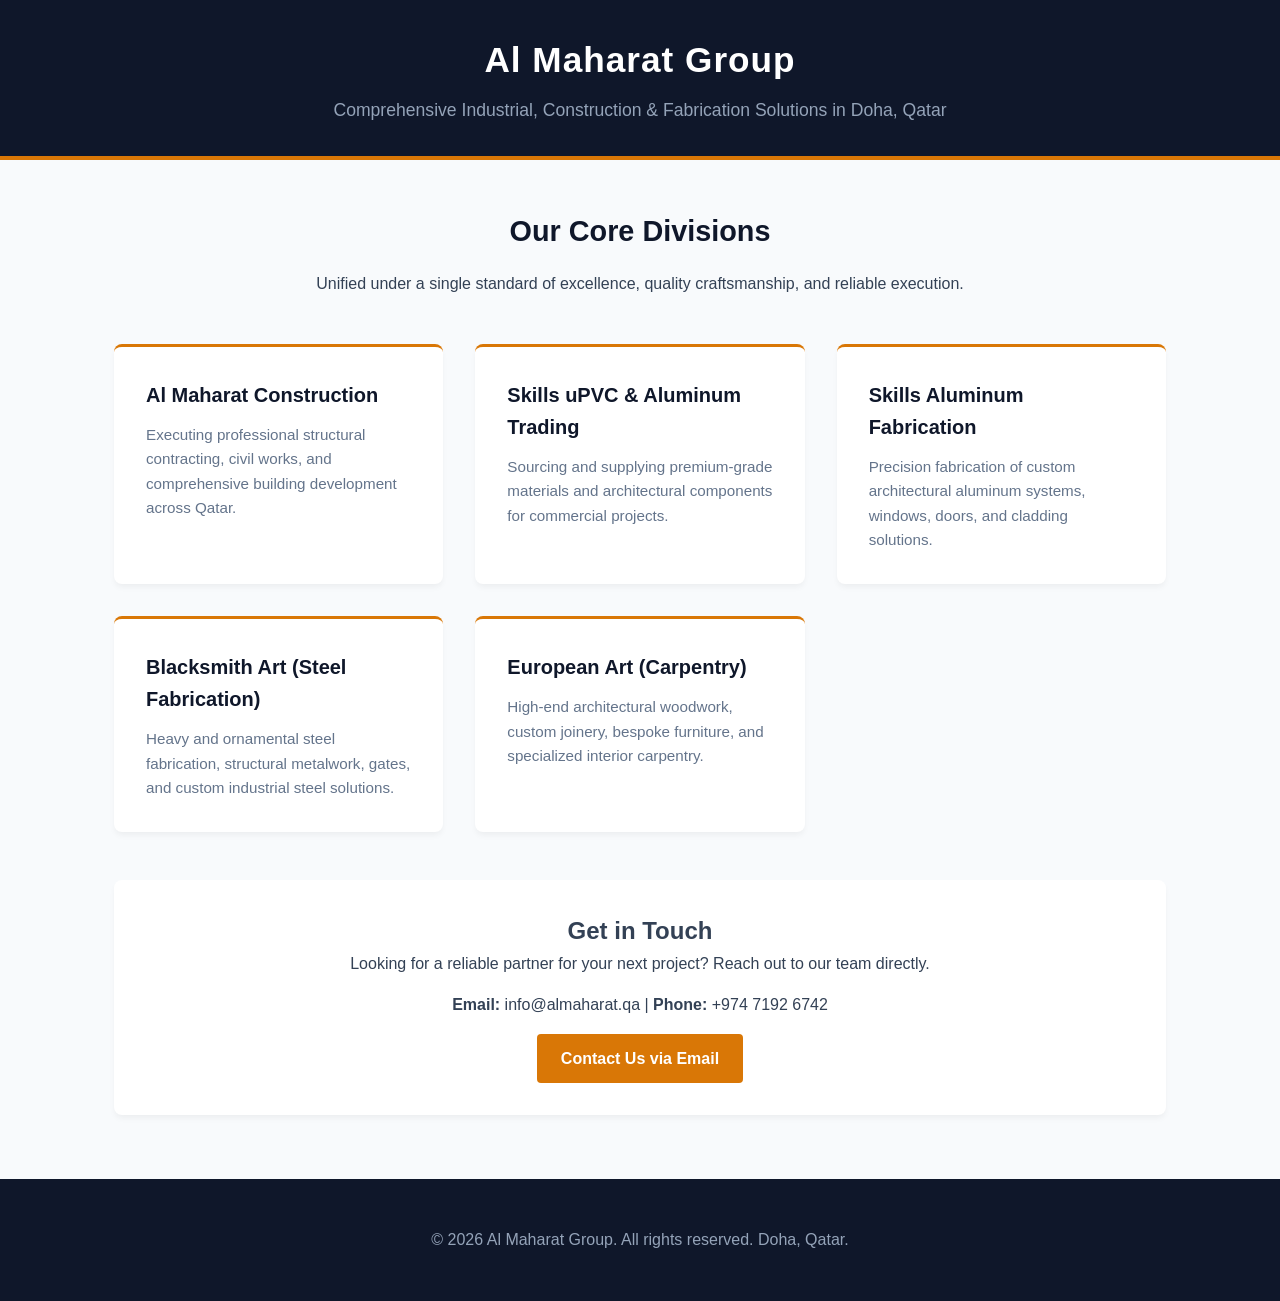
==== index.html @ 55eccc06 "Create index.html for Al Maharat Group website This HTML file serves as the main structure for the A" ====
<!DOCTYPE html>
<html lang="en">
<head>
    <meta charset="UTF-8">
    <meta name="viewport" content="width=device-width, initial-scale=1.0">
    <title>Al Maharat Group | Engineering & Industrial Solutions in Qatar</title>
    <style>
        :root {
            --primary: #0f172a;
            --accent: #d97706;
            --light: #f8fafc;
            --text: #334155;
        }
        * { margin: 0; padding: 0; box-sizing: border-box; font-family: -apple-system, BlinkMacSystemFont, "Segoe UI", Roboto, sans-serif; }
        body { background-color: var(--light); color: var(--text); line-height: 1.6; }
        header { background: var(--primary); color: white; padding: 2rem 1rem; text-align: center; border-bottom: 4px solid var(--accent); }
        header h1 { font-size: 2.2rem; margin-bottom: 0.5rem; letter-spacing: 1px; }
        header p { color: #94a3b8; font-size: 1.1rem; }
        .container { max-width: 1100px; margin: 3rem auto; padding: 0 1.5rem; }
        .intro { text-align: center; margin-bottom: 3rem; }
        .intro h2 { color: var(--primary); font-size: 1.8rem; margin-bottom: 1rem; }
        .grid { display: grid; grid-template-columns: repeat(auto-fit, minmax(300px, 1fr)); gap: 2rem; }
        .card { background: white; padding: 2rem; border-radius: 8px; box-shadow: 0 4px 6px -1px rgba(0,0,0,0.05); border-top: 3px solid var(--accent); }
        .card h3 { color: var(--primary); margin-bottom: 0.75rem; font-size: 1.25rem; }
        .card p { font-size: 0.95rem; color: #64748b; }
        footer { background: var(--primary); color: #94a3b8; text-align: center; padding: 3rem 1rem; margin-top: 4rem; }
        footer a { color: var(--accent); text-decoration: none; }
        .contact-box { background: white; padding: 2rem; border-radius: 8px; text-align: center; margin-top: 3rem; box-shadow: 0 4px 6px -1px rgba(0,0,0,0.05); }
        .contact-box a.btn { display: inline-block; background: var(--accent); color: white; padding: 0.75rem 1.5rem; border-radius: 4px; margin-top: 1rem; text-decoration: none; font-weight: bold; }
    </style>
</head>
<body>

    <header>
        <h1>Al Maharat Group</h1>
        <p>Comprehensive Industrial, Construction & Fabrication Solutions in Doha, Qatar</p>
    </header>

    <div class="container">
        <div class="intro">
            <h2>Our Core Divisions</h2>
            <p>Unified under a single standard of excellence, quality craftsmanship, and reliable execution.</p>
        </div>

        <div class="grid">
            <div class="card">
                <h3>Al Maharat Construction</h3>
                <p>Executing professional structural contracting, civil works, and comprehensive building development across Qatar.</p>
            </div>
            <div class="card">
                <h3>Skills uPVC & Aluminum Trading</h3>
                <p>Sourcing and supplying premium-grade materials and architectural components for commercial projects.</p>
            </div>
            <div class="card">
                <h3>Skills Aluminum Fabrication</h3>
                <p>Precision fabrication of custom architectural aluminum systems, windows, doors, and cladding solutions.</p>
            </div>
            <div class="card">
                <h3>Blacksmith Art (Steel Fabrication)</h3>
                <p>Heavy and ornamental steel fabrication, structural metalwork, gates, and custom industrial steel solutions.</p>
            </div>
            <div class="card">
                <h3>European Art (Carpentry)</h3>
                <p>High-end architectural woodwork, custom joinery, bespoke furniture, and specialized interior carpentry.</p>
            </div>
        </div>

        <div class="contact-box">
            <h2>Get in Touch</h2>
            <p>Looking for a reliable partner for your next project? Reach out to our team directly.</p>
            <p style="margin-top: 1rem;"><strong>Email:</strong> info@almaharat.qa | <strong>Phone:</strong> +974 7192 6742</p>
            <a href="mailto:info@almaharat.qa" class="btn">Contact Us via Email</a>
        </div>
    </div>

    <footer>
        <p>&copy; 2026 Al Maharat Group. All rights reserved. Doha, Qatar.</p>
    </footer>

</body>
</html>
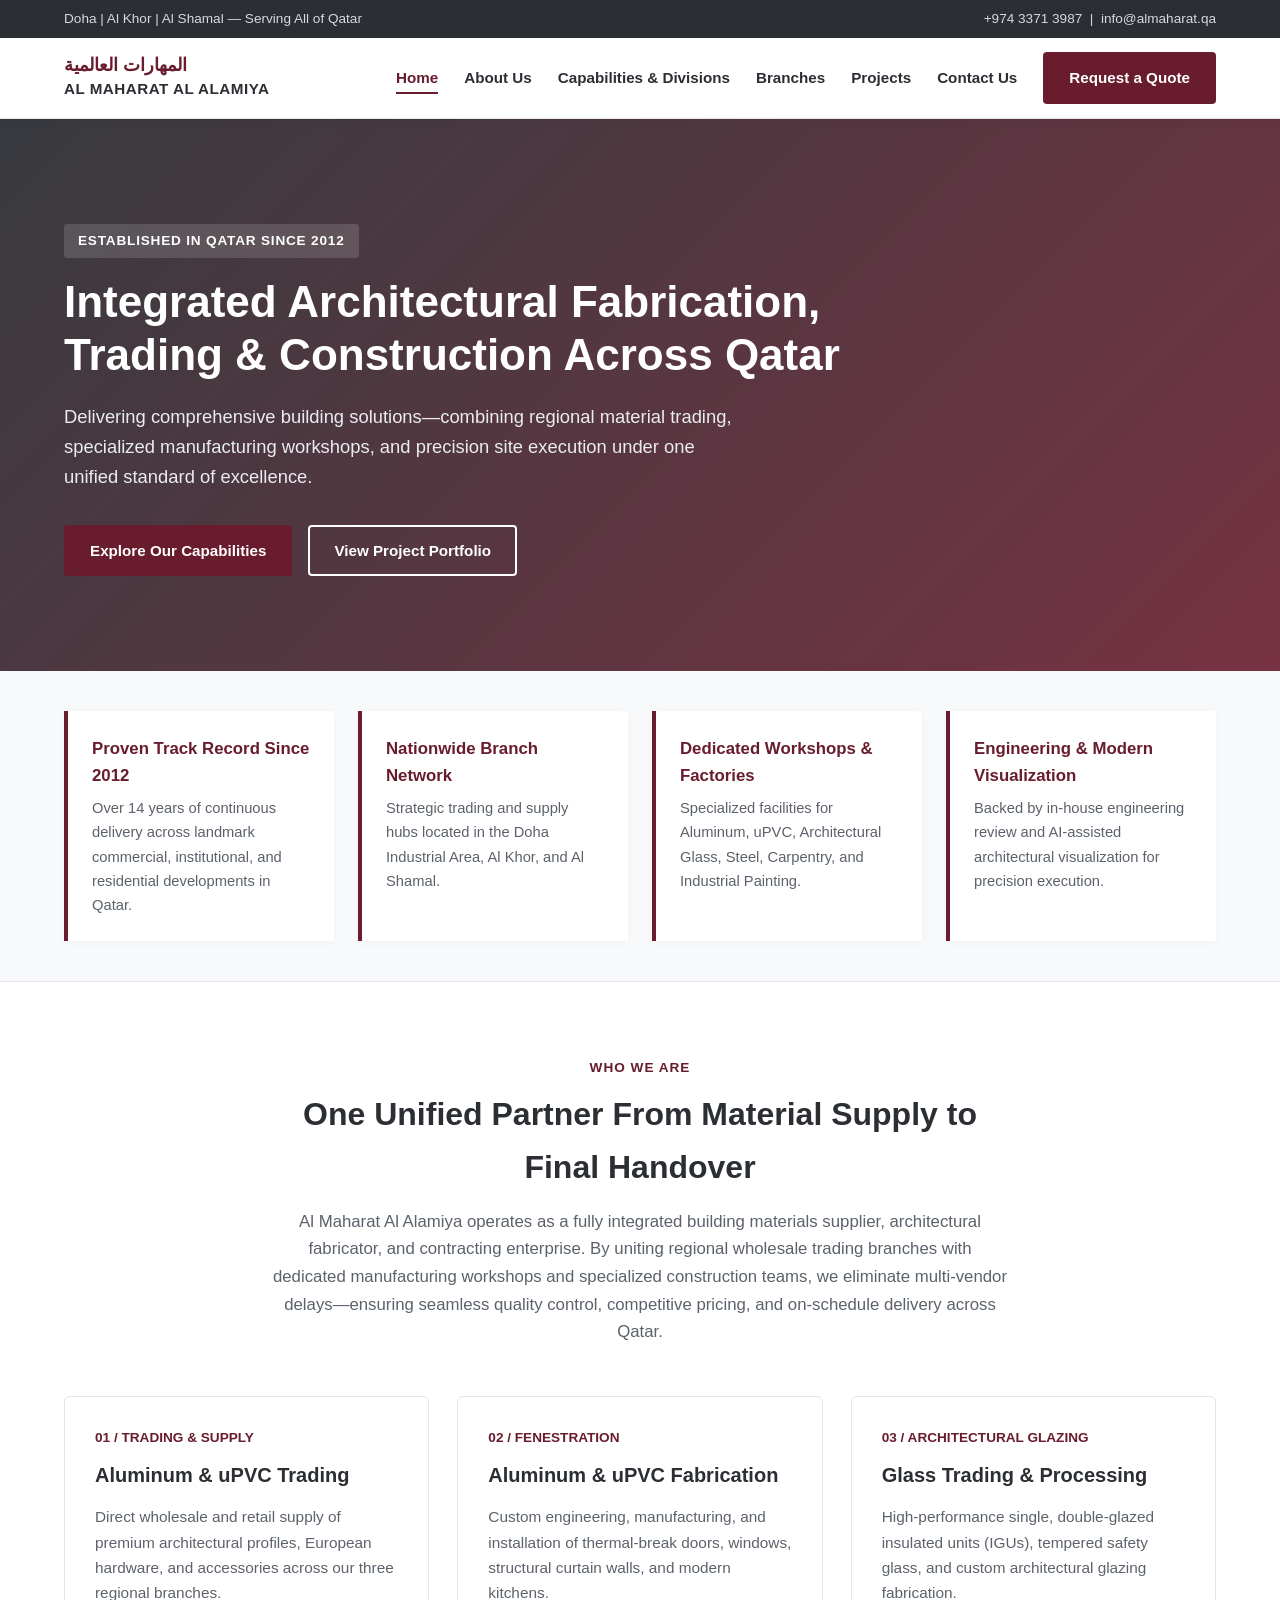
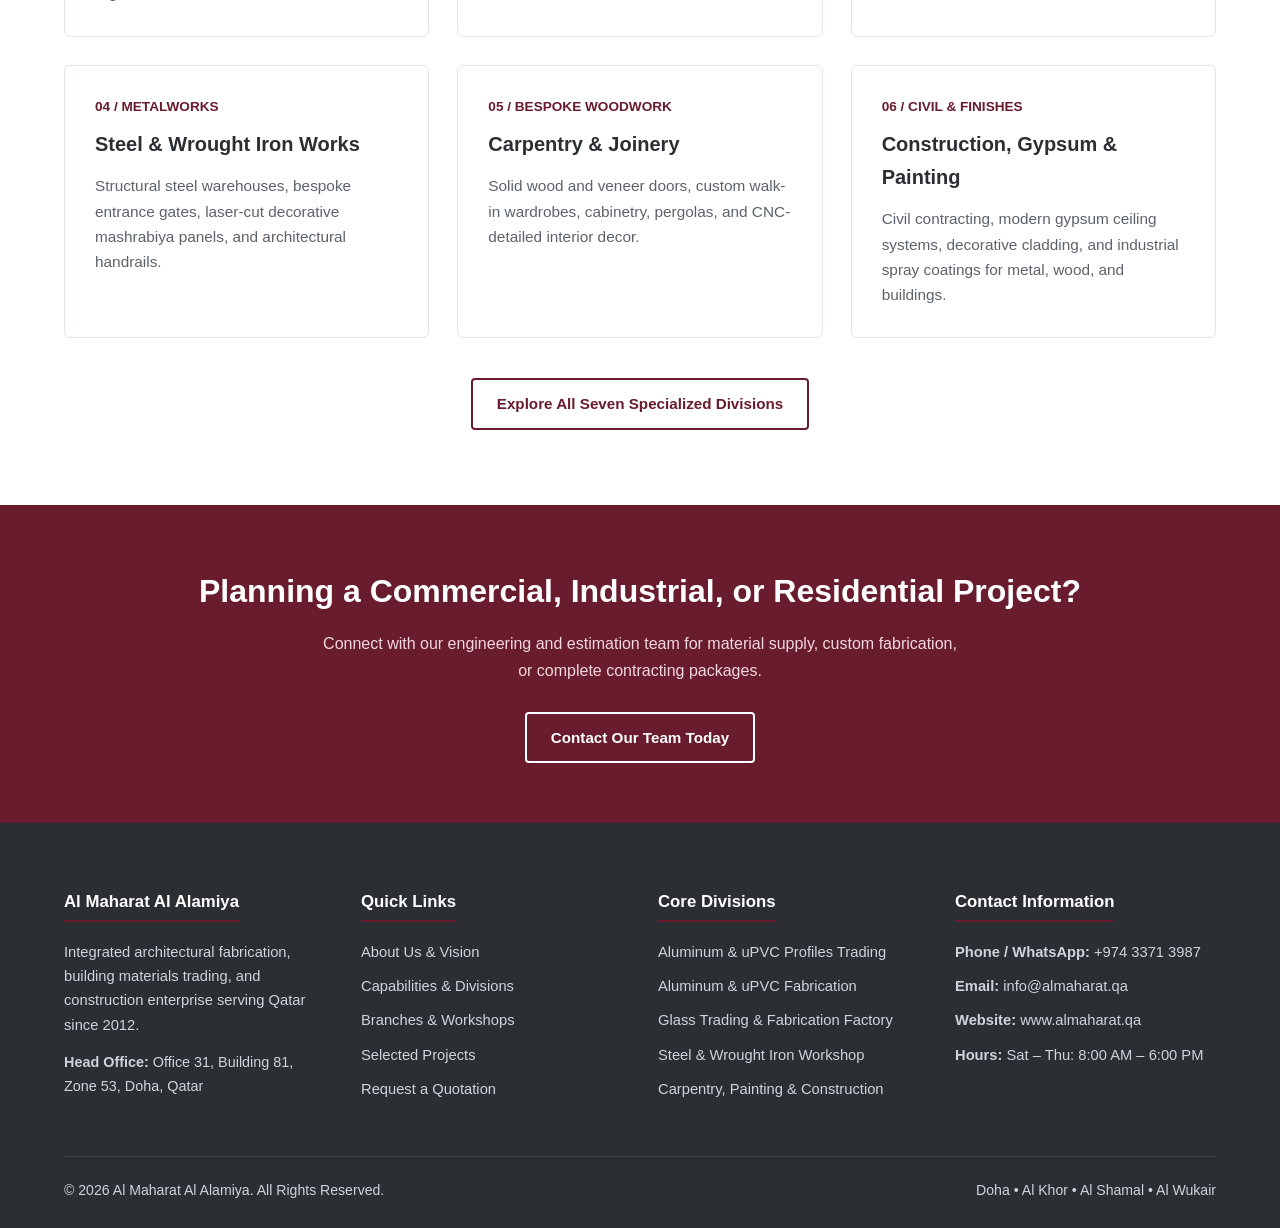
==== commit 22566631: "Add files via upload" ====
--- a/index.html
+++ b/index.html
@@ -1,81 +1,201 @@
-<!DOCTYPE html>
-<html lang="en">
-<head>
-    <meta charset="UTF-8">
-    <meta name="viewport" content="width=device-width, initial-scale=1.0">
-    <title>Al Maharat Group | Engineering & Industrial Solutions in Qatar</title>
-    <style>
-        :root {
-            --primary: #0f172a;
-            --accent: #d97706;
-            --light: #f8fafc;
-            --text: #334155;
-        }
-        * { margin: 0; padding: 0; box-sizing: border-box; font-family: -apple-system, BlinkMacSystemFont, "Segoe UI", Roboto, sans-serif; }
-        body { background-color: var(--light); color: var(--text); line-height: 1.6; }
-        header { background: var(--primary); color: white; padding: 2rem 1rem; text-align: center; border-bottom: 4px solid var(--accent); }
-        header h1 { font-size: 2.2rem; margin-bottom: 0.5rem; letter-spacing: 1px; }
-        header p { color: #94a3b8; font-size: 1.1rem; }
-        .container { max-width: 1100px; margin: 3rem auto; padding: 0 1.5rem; }
-        .intro { text-align: center; margin-bottom: 3rem; }
-        .intro h2 { color: var(--primary); font-size: 1.8rem; margin-bottom: 1rem; }
-        .grid { display: grid; grid-template-columns: repeat(auto-fit, minmax(300px, 1fr)); gap: 2rem; }
-        .card { background: white; padding: 2rem; border-radius: 8px; box-shadow: 0 4px 6px -1px rgba(0,0,0,0.05); border-top: 3px solid var(--accent); }
-        .card h3 { color: var(--primary); margin-bottom: 0.75rem; font-size: 1.25rem; }
-        .card p { font-size: 0.95rem; color: #64748b; }
-        footer { background: var(--primary); color: #94a3b8; text-align: center; padding: 3rem 1rem; margin-top: 4rem; }
-        footer a { color: var(--accent); text-decoration: none; }
-        .contact-box { background: white; padding: 2rem; border-radius: 8px; text-align: center; margin-top: 3rem; box-shadow: 0 4px 6px -1px rgba(0,0,0,0.05); }
-        .contact-box a.btn { display: inline-block; background: var(--accent); color: white; padding: 0.75rem 1.5rem; border-radius: 4px; margin-top: 1rem; text-decoration: none; font-weight: bold; }
-    </style>
-</head>
-<body>
-
-    <header>
-        <h1>Al Maharat Group</h1>
-        <p>Comprehensive Industrial, Construction & Fabrication Solutions in Doha, Qatar</p>
-    </header>
-
-    <div class="container">
-        <div class="intro">
-            <h2>Our Core Divisions</h2>
-            <p>Unified under a single standard of excellence, quality craftsmanship, and reliable execution.</p>
-        </div>
-
-        <div class="grid">
-            <div class="card">
-                <h3>Al Maharat Construction</h3>
-                <p>Executing professional structural contracting, civil works, and comprehensive building development across Qatar.</p>
-            </div>
-            <div class="card">
-                <h3>Skills uPVC & Aluminum Trading</h3>
-                <p>Sourcing and supplying premium-grade materials and architectural components for commercial projects.</p>
-            </div>
-            <div class="card">
-                <h3>Skills Aluminum Fabrication</h3>
-                <p>Precision fabrication of custom architectural aluminum systems, windows, doors, and cladding solutions.</p>
-            </div>
-            <div class="card">
-                <h3>Blacksmith Art (Steel Fabrication)</h3>
-                <p>Heavy and ornamental steel fabrication, structural metalwork, gates, and custom industrial steel solutions.</p>
-            </div>
-            <div class="card">
-                <h3>European Art (Carpentry)</h3>
-                <p>High-end architectural woodwork, custom joinery, bespoke furniture, and specialized interior carpentry.</p>
-            </div>
-        </div>
-
-        <div class="contact-box">
-            <h2>Get in Touch</h2>
-            <p>Looking for a reliable partner for your next project? Reach out to our team directly.</p>
-            <p style="margin-top: 1rem;"><strong>Email:</strong> info@almaharat.qa | <strong>Phone:</strong> +974 7192 6742</p>
-            <a href="mailto:info@almaharat.qa" class="btn">Contact Us via Email</a>
-        </div>
-    </div>
-
-    <footer>
-        <p>&copy; 2026 Al Maharat Group. All rights reserved. Doha, Qatar.</p>
-    </footer>
-
-</body>
-</html>
+<!DOCTYPE html>
+<html lang="en">
+<head>
+  <meta charset="UTF-8">
+  <meta name="viewport" content="width=device-width, initial-scale=1.0">
+  <title>Al Maharat Al Alamiya | Architectural Fabrication, Trading & Construction in Qatar</title>
+  <meta name="description" content="Al Maharat Al Alamiya delivers integrated aluminum, uPVC, architectural glass, steel fabrication, carpentry, painting, and construction solutions across Qatar since 2012.">
+  <link rel="stylesheet" href="style.css">
+</head>
+<body>
+
+  <!-- Top Utility Bar -->
+  <div class="top-bar">
+    <div class="container">
+      <div>Doha | Al Khor | Al Shamal — Serving All of Qatar</div>
+      <div>
+        <a href="tel:+97433713987">+974 3371 3987</a> &nbsp;|&nbsp;
+        <a href="mailto:info@almaharat.qa">info@almaharat.qa</a>
+      </div>
+    </div>
+  </div>
+
+  <!-- Main Header -->
+  <header>
+    <div class="container nav-wrapper">
+      <a href="index.html" class="logo-link">
+        <img src="assets/logo.png" alt="Al Maharat Al Alamiya Logo" onerror="this.style.display='none'">
+        <div class="logo-text">
+          <span class="ar">المهارات العالمية</span>
+          <span class="en">Al Maharat Al Alamiya</span>
+        </div>
+      </a>
+
+      <button class="menu-toggle" aria-label="Toggle navigation" onclick="document.querySelector('nav').classList.toggle('open')">☰</button>
+
+      <nav>
+        <ul>
+          <li><a href="index.html" class="active">Home</a></li>
+          <li><a href="about.html">About Us</a></li>
+          <li><a href="services.html">Capabilities & Divisions</a></li>
+          <li><a href="branches.html">Branches</a></li>
+          <li><a href="projects.html">Projects</a></li>
+          <li><a href="contact.html">Contact Us</a></li>
+          <li><a href="contact.html" class="btn btn-primary">Request a Quote</a></li>
+        </ul>
+      </nav>
+    </div>
+  </header>
+
+  <!-- Hero Section -->
+  <section class="hero">
+    <div class="container">
+      <div class="hero-content">
+        <span class="hero-badge">Established in Qatar Since 2012</span>
+        <h1>Integrated Architectural Fabrication, Trading &amp; Construction Across Qatar</h1>
+        <p>Delivering comprehensive building solutions—combining regional material trading, specialized manufacturing workshops, and precision site execution under one unified standard of excellence.</p>
+        <div class="hero-actions">
+          <a href="services.html" class="btn btn-primary">Explore Our Capabilities</a>
+          <a href="projects.html" class="btn btn-outline">View Project Portfolio</a>
+        </div>
+      </div>
+    </div>
+  </section>
+
+  <!-- Key Strengths / Trust Strip -->
+  <section class="trust-strip">
+    <div class="container trust-grid">
+      <div class="trust-item">
+        <h3>Proven Track Record Since 2012</h3>
+        <p>Over 14 years of continuous delivery across landmark commercial, institutional, and residential developments in Qatar.</p>
+      </div>
+      <div class="trust-item">
+        <h3>Nationwide Branch Network</h3>
+        <p>Strategic trading and supply hubs located in the Doha Industrial Area, Al Khor, and Al Shamal.</p>
+      </div>
+      <div class="trust-item">
+        <h3>Dedicated Workshops &amp; Factories</h3>
+        <p>Specialized facilities for Aluminum, uPVC, Architectural Glass, Steel, Carpentry, and Industrial Painting.</p>
+      </div>
+      <div class="trust-item">
+        <h3>Engineering &amp; Modern Visualization</h3>
+        <p>Backed by in-house engineering review and AI-assisted architectural visualization for precision execution.</p>
+      </div>
+    </div>
+  </section>
+
+  <!-- Corporate Introduction -->
+  <section class="section">
+    <div class="container">
+      <div class="section-header">
+        <span class="subtitle">Who We Are</span>
+        <h2>One Unified Partner From Material Supply to Final Handover</h2>
+        <p>Al Maharat Al Alamiya operates as a fully integrated building materials supplier, architectural fabricator, and contracting enterprise. By uniting regional wholesale trading branches with dedicated manufacturing workshops and specialized construction teams, we eliminate multi-vendor delays—ensuring seamless quality control, competitive pricing, and on-schedule delivery across Qatar.</p>
+      </div>
+
+      <!-- 6 Core Divisions Preview -->
+      <div class="grid-3">
+        <div class="card">
+          <span class="card-number">01 / TRADING &amp; SUPPLY</span>
+          <h3>Aluminum &amp; uPVC Trading</h3>
+          <p>Direct wholesale and retail supply of premium architectural profiles, European hardware, and accessories across our three regional branches.</p>
+        </div>
+
+        <div class="card">
+          <span class="card-number">02 / FENESTRATION</span>
+          <h3>Aluminum &amp; uPVC Fabrication</h3>
+          <p>Custom engineering, manufacturing, and installation of thermal-break doors, windows, structural curtain walls, and modern kitchens.</p>
+        </div>
+
+        <div class="card">
+          <span class="card-number">03 / ARCHITECTURAL GLAZING</span>
+          <h3>Glass Trading &amp; Processing</h3>
+          <p>High-performance single, double-glazed insulated units (IGUs), tempered safety glass, and custom architectural glazing fabrication.</p>
+        </div>
+
+        <div class="card">
+          <span class="card-number">04 / METALWORKS</span>
+          <h3>Steel &amp; Wrought Iron Works</h3>
+          <p>Structural steel warehouses, bespoke entrance gates, laser-cut decorative mashrabiya panels, and architectural handrails.</p>
+        </div>
+
+        <div class="card">
+          <span class="card-number">05 / BESPOKE WOODWORK</span>
+          <h3>Carpentry &amp; Joinery</h3>
+          <p>Solid wood and veneer doors, custom walk-in wardrobes, cabinetry, pergolas, and CNC-detailed interior decor.</p>
+        </div>
+
+        <div class="card">
+          <span class="card-number">06 / CIVIL &amp; FINISHES</span>
+          <h3>Construction, Gypsum &amp; Painting</h3>
+          <p>Civil contracting, modern gypsum ceiling systems, decorative cladding, and industrial spray coatings for metal, wood, and buildings.</p>
+        </div>
+      </div>
+
+      <div style="text-align: center; margin-top: 40px;">
+        <a href="services.html" class="btn btn-outline-dark">Explore All Seven Specialized Divisions</a>
+      </div>
+    </div>
+  </section>
+
+  <!-- CTA Banner -->
+  <section class="cta-banner">
+    <div class="container">
+      <h2>Planning a Commercial, Industrial, or Residential Project?</h2>
+      <p>Connect with our engineering and estimation team for material supply, custom fabrication, or complete contracting packages.</p>
+      <a href="contact.html" class="btn btn-outline">Contact Our Team Today</a>
+    </div>
+  </section>
+
+  <!-- Global Footer -->
+  <footer>
+    <div class="container">
+      <div class="footer-grid">
+        <div>
+          <h4>Al Maharat Al Alamiya</h4>
+          <p style="font-size: 0.92rem; margin-bottom: 14px;">Integrated architectural fabrication, building materials trading, and construction enterprise serving Qatar since 2012.</p>
+          <p style="font-size: 0.9rem;"><strong>Head Office:</strong> Office 31, Building 81, Zone 53, Doha, Qatar</p>
+        </div>
+
+        <div>
+          <h4>Quick Links</h4>
+          <ul>
+            <li><a href="about.html">About Us &amp; Vision</a></li>
+            <li><a href="services.html">Capabilities &amp; Divisions</a></li>
+            <li><a href="branches.html">Branches &amp; Workshops</a></li>
+            <li><a href="projects.html">Selected Projects</a></li>
+            <li><a href="contact.html">Request a Quotation</a></li>
+          </ul>
+        </div>
+
+        <div>
+          <h4>Core Divisions</h4>
+          <ul>
+            <li><a href="services.html">Aluminum &amp; uPVC Profiles Trading</a></li>
+            <li><a href="services.html">Aluminum &amp; uPVC Fabrication</a></li>
+            <li><a href="services.html">Glass Trading &amp; Fabrication Factory</a></li>
+            <li><a href="services.html">Steel &amp; Wrought Iron Workshop</a></li>
+            <li><a href="services.html">Carpentry, Painting &amp; Construction</a></li>
+          </ul>
+        </div>
+
+        <div>
+          <h4>Contact Information</h4>
+          <ul>
+            <li><strong>Phone / WhatsApp:</strong> <a href="tel:+97433713987">+974 3371 3987</a></li>
+            <li><strong>Email:</strong> <a href="mailto:info@almaharat.qa">info@almaharat.qa</a></li>
+            <li><strong>Website:</strong> www.almaharat.qa</li>
+            <li><strong>Hours:</strong> Sat – Thu: 8:00 AM – 6:00 PM</li>
+          </ul>
+        </div>
+      </div>
+
+      <div class="footer-bottom">
+        <span>&copy; 2026 Al Maharat Al Alamiya. All Rights Reserved.</span>
+        <span>Doha &bull; Al Khor &bull; Al Shamal &bull; Al Wukair</span>
+      </div>
+    </div>
+  </footer>
+
+</body>
+</html>
--- a/style.css
+++ b/style.css
@@ -0,0 +1,597 @@
+/* ==========================================================================
+   AL MAHARAT AL ALAMIYA - CORPORATE STYLESHEET
+   Palette derived from Brand Identity: Deep Burgundy (#681C2E), Steel (#4A4E54)
+   ========================================================================== */
+
+:root {
+  --primary: #681C2E;       /* Brand Burgundy */
+  --primary-dark: #4A111F;
+  --secondary: #2B2E33;     /* Architectural Charcoal */
+  --steel: #5A5E66;         /* Brushed Steel Grey */
+  --light-bg: #F8F9FA;
+  --white: #FFFFFF;
+  --border: #E2E5E9;
+  --text-main: #22252A;
+  --text-muted: #5C626B;
+  --transition: all 0.25s ease;
+}
+
+* {
+  margin: 0;
+  padding: 0;
+  box-sizing: border-box;
+}
+
+html {
+  scroll-behavior: smooth;
+}
+
+body {
+  font-family: 'Segoe UI', Roboto, -apple-system, BlinkMacSystemFont, sans-serif;
+  color: var(--text-main);
+  background-color: var(--white);
+  line-height: 1.65;
+}
+
+a {
+  text-decoration: none;
+  color: inherit;
+}
+
+ul {
+  list-style: none;
+}
+
+.container {
+  width: 90%;
+  max-width: 1220px;
+  margin: 0 auto;
+}
+
+/* Top Utility Bar */
+.top-bar {
+  background-color: var(--secondary);
+  color: #D6D9DE;
+  font-size: 0.85rem;
+  padding: 8px 0;
+}
+
+.top-bar .container {
+  display: flex;
+  justify-content: space-between;
+  align-items: center;
+  flex-wrap: wrap;
+  gap: 10px;
+}
+
+.top-bar a:hover {
+  color: var(--white);
+}
+
+/* Navigation Header */
+header {
+  background: var(--white);
+  border-bottom: 1px solid var(--border);
+  position: sticky;
+  top: 0;
+  z-index: 1000;
+  box-shadow: 0 2px 12px rgba(0, 0, 0, 0.04);
+}
+
+.nav-wrapper {
+  display: flex;
+  justify-content: space-between;
+  align-items: center;
+  padding: 14px 0;
+}
+
+.logo-link {
+  display: flex;
+  align-items: center;
+  gap: 12px;
+}
+
+.logo-link img {
+  height: 52px;
+  width: auto;
+  object-fit: contain;
+}
+
+.logo-text {
+  display: flex;
+  flex-direction: column;
+}
+
+.logo-text .ar {
+  font-size: 1.15rem;
+  font-weight: 700;
+  color: var(--primary);
+  line-height: 1.2;
+}
+
+.logo-text .en {
+  font-size: 0.95rem;
+  font-weight: 700;
+  color: var(--secondary);
+  letter-spacing: 0.5px;
+  text-transform: uppercase;
+}
+
+nav ul {
+  display: flex;
+  align-items: center;
+  gap: 26px;
+}
+
+nav ul li a {
+  font-weight: 600;
+  font-size: 0.95rem;
+  color: var(--secondary);
+  transition: var(--transition);
+  padding: 6px 0;
+  border-bottom: 2px solid transparent;
+}
+
+nav ul li a:hover,
+nav ul li a.active {
+  color: var(--primary);
+  border-bottom-color: var(--primary);
+}
+
+.btn {
+  display: inline-block;
+  padding: 11px 24px;
+  border-radius: 4px;
+  font-weight: 600;
+  font-size: 0.95rem;
+  transition: var(--transition);
+  cursor: pointer;
+  border: 2px solid transparent;
+}
+
+.btn-primary {
+  background-color: var(--primary);
+  color: var(--white);
+}
+
+.btn-primary:hover {
+  background-color: var(--primary-dark);
+}
+
+.btn-outline {
+  border-color: var(--white);
+  color: var(--white);
+  background: transparent;
+}
+
+.btn-outline:hover {
+  background: var(--white);
+  color: var(--primary);
+}
+
+.btn-outline-dark {
+  border-color: var(--primary);
+  color: var(--primary);
+}
+
+.btn-outline-dark:hover {
+  background: var(--primary);
+  color: var(--white);
+}
+
+/* Mobile Nav Toggle */
+.menu-toggle {
+  display: none;
+  font-size: 1.6rem;
+  background: none;
+  border: none;
+  color: var(--secondary);
+  cursor: pointer;
+}
+
+/* Hero Section */
+.hero {
+  background: linear-gradient(135deg, rgba(43, 46, 51, 0.94), rgba(104, 28, 46, 0.90)),
+              url('assets/hero-bg.jpg') center/cover no-repeat;
+  color: var(--white);
+  padding: 105px 0 95px;
+}
+
+.hero-content {
+  max-width: 780px;
+}
+
+.hero-badge {
+  display: inline-block;
+  background: rgba(255, 255, 255, 0.14);
+  padding: 6px 14px;
+  border-radius: 3px;
+  font-size: 0.85rem;
+  font-weight: 600;
+  letter-spacing: 0.8px;
+  text-transform: uppercase;
+  margin-bottom: 18px;
+}
+
+.hero h1 {
+  font-size: 2.75rem;
+  line-height: 1.2;
+  margin-bottom: 20px;
+  font-weight: 700;
+}
+
+.hero p {
+  font-size: 1.15rem;
+  color: #EAECEF;
+  margin-bottom: 32px;
+  max-width: 680px;
+}
+
+.hero-actions {
+  display: flex;
+  gap: 16px;
+  flex-wrap: wrap;
+}
+
+/* Page Header Banner (Subpages) */
+.page-header {
+  background: linear-gradient(135deg, var(--secondary), var(--primary));
+  color: var(--white);
+  padding: 64px 0;
+}
+
+.page-header h1 {
+  font-size: 2.3rem;
+  margin-bottom: 10px;
+}
+
+.page-header p {
+  font-size: 1.1rem;
+  color: #E2E5E9;
+  max-width: 720px;
+}
+
+/* Trust Strip */
+.trust-strip {
+  background: var(--light-bg);
+  border-bottom: 1px solid var(--border);
+  padding: 40px 0;
+}
+
+.trust-grid {
+  display: grid;
+  grid-template-columns: repeat(auto-fit, minmax(240px, 1fr));
+  gap: 24px;
+}
+
+.trust-item {
+  background: var(--white);
+  padding: 24px;
+  border-left: 4px solid var(--primary);
+  box-shadow: 0 2px 8px rgba(0,0,0,0.03);
+}
+
+.trust-item h3 {
+  font-size: 1.05rem;
+  color: var(--primary);
+  margin-bottom: 6px;
+}
+
+.trust-item p {
+  font-size: 0.92rem;
+  color: var(--text-muted);
+}
+
+/* Sections & Grids */
+.section {
+  padding: 75px 0;
+}
+
+.section-alt {
+  background-color: var(--light-bg);
+}
+
+.section-header {
+  text-align: center;
+  max-width: 740px;
+  margin: 0 auto 50px;
+}
+
+.section-header .subtitle {
+  color: var(--primary);
+  font-weight: 700;
+  text-transform: uppercase;
+  font-size: 0.85rem;
+  letter-spacing: 1px;
+  display: block;
+  margin-bottom: 8px;
+}
+
+.section-header h2 {
+  font-size: 2rem;
+  color: var(--secondary);
+  margin-bottom: 14px;
+}
+
+.section-header p {
+  color: var(--text-muted);
+  font-size: 1.05rem;
+}
+
+.grid-3 {
+  display: grid;
+  grid-template-columns: repeat(auto-fit, minmax(320px, 1fr));
+  gap: 28px;
+}
+
+.grid-2 {
+  display: grid;
+  grid-template-columns: repeat(auto-fit, minmax(420px, 1fr));
+  gap: 32px;
+}
+
+/* Cards */
+.card {
+  background: var(--white);
+  border: 1px solid var(--border);
+  border-radius: 6px;
+  padding: 30px;
+  transition: var(--transition);
+}
+
+.card:hover {
+  transform: translateY(-4px);
+  box-shadow: 0 12px 24px rgba(0, 0, 0, 0.06);
+  border-color: var(--primary);
+}
+
+.card-number {
+  font-size: 0.85rem;
+  font-weight: 700;
+  color: var(--primary);
+  margin-bottom: 10px;
+  display: block;
+}
+
+.card h3 {
+  font-size: 1.25rem;
+  color: var(--secondary);
+  margin-bottom: 12px;
+}
+
+.card p {
+  color: var(--text-muted);
+  font-size: 0.96rem;
+}
+
+.check-list {
+  margin-top: 16px;
+}
+
+.check-list li {
+  position: relative;
+  padding-left: 22px;
+  margin-bottom: 10px;
+  font-size: 0.95rem;
+  color: var(--text-main);
+}
+
+.check-list li::before {
+  content: "▪";
+  color: var(--primary);
+  font-weight: bold;
+  position: absolute;
+  left: 0;
+  top: 0;
+}
+
+/* Project Gallery Placeholder Cards */
+.project-card {
+  background: var(--white);
+  border: 1px solid var(--border);
+  border-radius: 6px;
+  overflow: hidden;
+  transition: var(--transition);
+}
+
+.project-card:hover {
+  box-shadow: 0 10px 22px rgba(0,0,0,0.07);
+}
+
+.project-img-slot {
+  height: 210px;
+  background: linear-gradient(135deg, #E9ECEF, #DEE2E6);
+  display: flex;
+  flex-direction: column;
+  align-items: center;
+  justify-content: center;
+  color: var(--steel);
+  font-size: 0.88rem;
+  text-align: center;
+  padding: 20px;
+  border-bottom: 1px solid var(--border);
+  position: relative;
+}
+
+.project-img-slot img {
+  width: 100%;
+  height: 100%;
+  object-fit: cover;
+  position: absolute;
+  inset: 0;
+}
+
+.project-body {
+  padding: 22px;
+}
+
+.project-loc {
+  font-size: 0.82rem;
+  font-weight: 700;
+  color: var(--primary);
+  text-transform: uppercase;
+  letter-spacing: 0.5px;
+}
+
+.project-body h3 {
+  font-size: 1.15rem;
+  color: var(--secondary);
+  margin: 6px 0 8px;
+}
+
+/* Client Directory Table */
+.client-table-wrapper {
+  overflow-x: auto;
+  background: var(--white);
+  border: 1px solid var(--border);
+  border-radius: 6px;
+}
+
+table {
+  width: 100%;
+  border-collapse: collapse;
+  text-align: left;
+}
+
+th, td {
+  padding: 14px 20px;
+  border-bottom: 1px solid var(--border);
+  font-size: 0.95rem;
+}
+
+th {
+  background-color: var(--secondary);
+  color: var(--white);
+  font-weight: 600;
+}
+
+tr:hover td {
+  background-color: var(--light-bg);
+}
+
+/* Contact Form */
+.form-group {
+  margin-bottom: 18px;
+}
+
+.form-group label {
+  display: block;
+  font-weight: 600;
+  margin-bottom: 6px;
+  font-size: 0.92rem;
+}
+
+.form-group input,
+.form-group select,
+.form-group textarea {
+  width: 100%;
+  padding: 12px 14px;
+  border: 1px solid var(--border);
+  border-radius: 4px;
+  font-family: inherit;
+  font-size: 0.95rem;
+}
+
+.form-group input:focus,
+.form-group select:focus,
+.form-group textarea:focus {
+  outline: none;
+  border-color: var(--primary);
+}
+
+/* CTA Banner */
+.cta-banner {
+  background-color: var(--primary);
+  color: var(--white);
+  padding: 60px 0;
+  text-align: center;
+}
+
+.cta-banner h2 {
+  font-size: 2rem;
+  margin-bottom: 14px;
+}
+
+.cta-banner p {
+  max-width: 650px;
+  margin: 0 auto 28px;
+  color: #F2D8DE;
+}
+
+/* Footer */
+footer {
+  background-color: var(--secondary);
+  color: #CFD4DC;
+  padding: 65px 0 25px;
+}
+
+.footer-grid {
+  display: grid;
+  grid-template-columns: repeat(auto-fit, minmax(240px, 1fr));
+  gap: 36px;
+  margin-bottom: 45px;
+}
+
+footer h4 {
+  color: var(--white);
+  font-size: 1.05rem;
+  margin-bottom: 18px;
+  border-bottom: 2px solid var(--primary);
+  display: inline-block;
+  padding-bottom: 4px;
+}
+
+footer ul li {
+  margin-bottom: 10px;
+  font-size: 0.92rem;
+}
+
+footer ul li a:hover {
+  color: var(--white);
+}
+
+.footer-bottom {
+  border-top: 1px solid rgba(255,255,255,0.1);
+  padding-top: 22px;
+  display: flex;
+  justify-content: space-between;
+  flex-wrap: wrap;
+  gap: 12px;
+  font-size: 0.88rem;
+}
+
+/* Responsive Breakpoints */
+@media (max-width: 900px) {
+  .menu-toggle {
+    display: block;
+  }
+
+  nav {
+    display: none;
+    width: 100%;
+    position: absolute;
+    top: 100%;
+    left: 0;
+    background: var(--white);
+    border-bottom: 1px solid var(--border);
+    padding: 20px;
+  }
+
+  nav.open {
+    display: block;
+  }
+
+  nav ul {
+    flex-direction: column;
+    align-items: flex-start;
+    gap: 14px;
+  }
+
+  .hero h1 {
+    font-size: 2.1rem;
+  }
+
+  .grid-2 {
+    grid-template-columns: 1fr;
+  }
+}
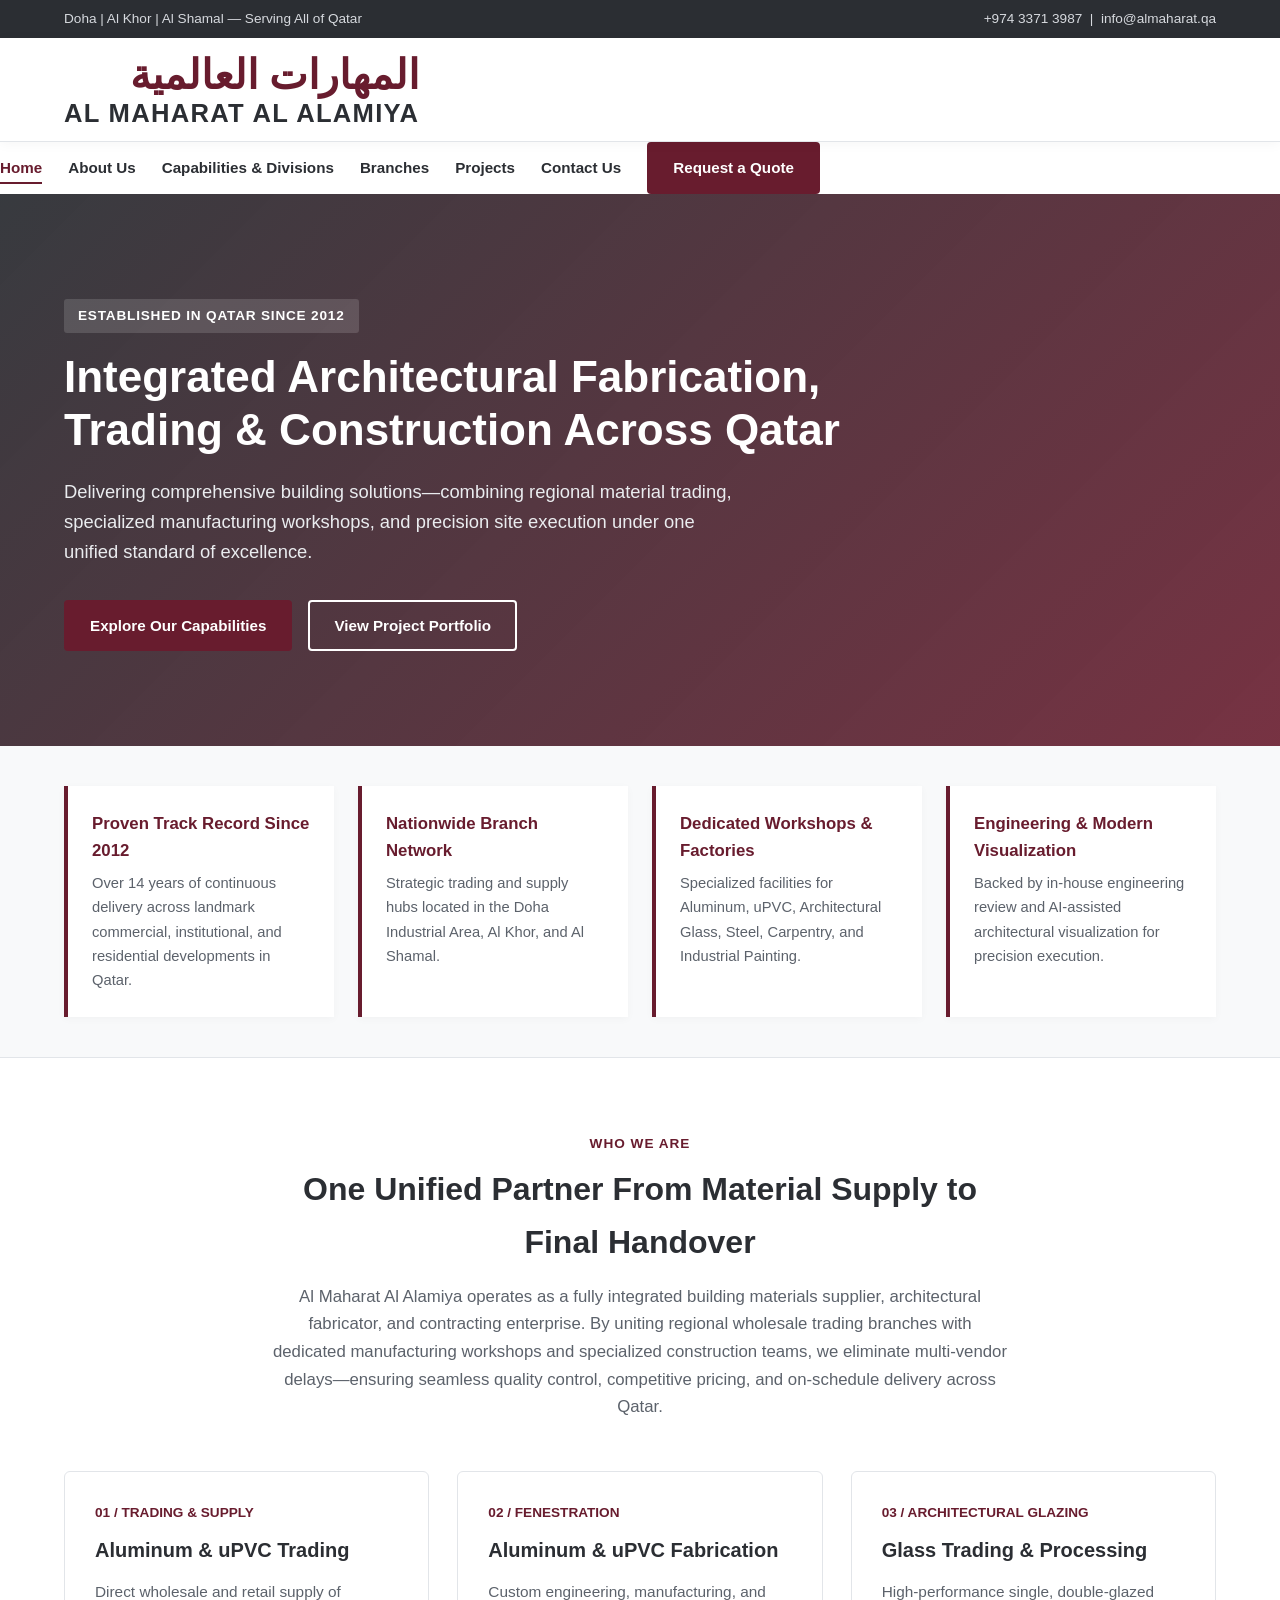
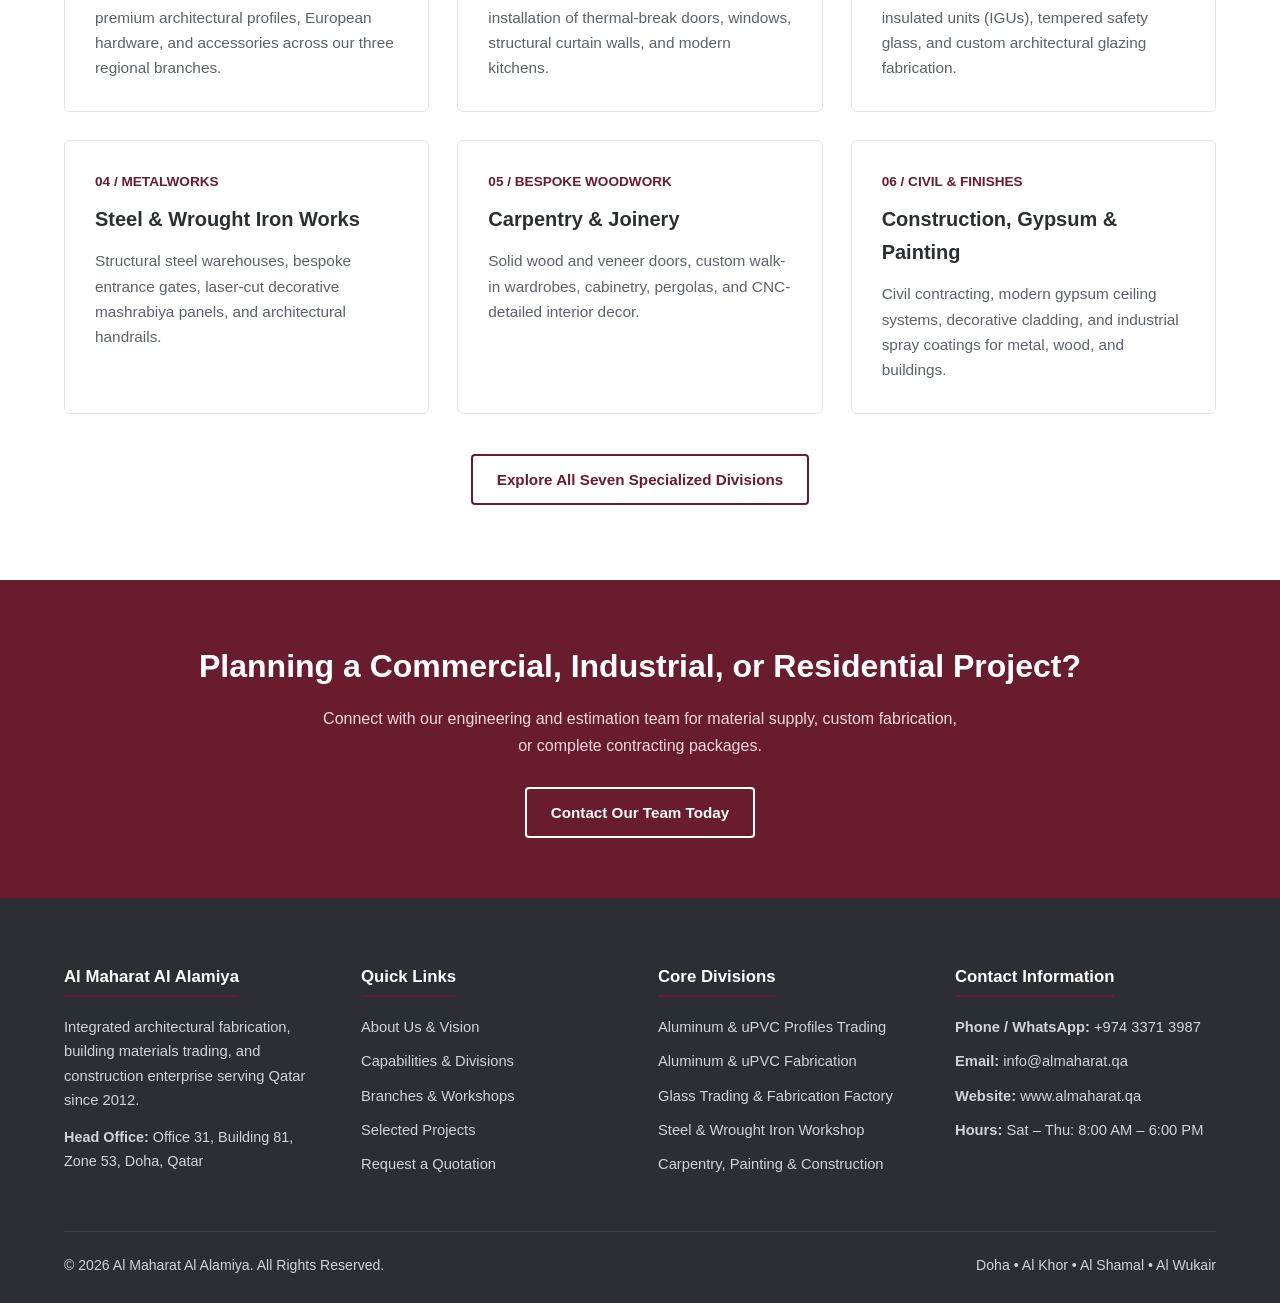
==== commit 6b8d3792: "Update stylesheet with bold header, showcase grid, and client roster list" ====
--- a/index.html
+++ b/index.html
@@ -20,16 +20,18 @@
     </div>
   </div>
 
-  <!-- Main Header -->
-  <header>
-    <div class="container nav-wrapper">
-      <a href="index.html" class="logo-link">
-        <img src="assets/logo.png" alt="Al Maharat Al Alamiya Logo" onerror="this.style.display='none'">
-        <div class="logo-text">
-          <span class="ar">المهارات العالمية</span>
-          <span class="en">Al Maharat Al Alamiya</span>
-        </div>
-      </a>
+<!-- Main Header -->
+<header class="site-header">
+  <div class="container nav-wrapper">
+    <a href="index.html" class="logo-link">
+      <img src="assets/logo.png" alt="Al Maharat Al Alamiya Logo" class="logo-img" onerror="this.style.display='none'">
+      <div class="logo-text">
+        <span class="ar" lang="ar" dir="rtl">المهارات العالمية</span>
+        <span class="en">Al Maharat Al Alamiya</span>
+      </div>
+    </a>
+  </div>
+</header>
 
       <button class="menu-toggle" aria-label="Toggle navigation" onclick="document.querySelector('nav').classList.toggle('open')">☰</button>
 
--- a/style.css
+++ b/style.css
@@ -83,16 +83,17 @@
   justify-content: space-between;
   align-items: center;
   padding: 14px 0;
+  gap: 20px;
 }
 
 .logo-link {
-  display: flex;
+  display: inline-flex;
   align-items: center;
-  gap: 12px;
+  gap: 14px;
 }
 
 .logo-link img {
-  height: 52px;
+  height: 64px;
   width: auto;
   object-fit: contain;
 }
@@ -100,20 +101,21 @@
 .logo-text {
   display: flex;
   flex-direction: column;
+  line-height: 1.1;
 }
 
 .logo-text .ar {
-  font-size: 1.15rem;
-  font-weight: 700;
-  color: var(--primary);
-  line-height: 1.2;
+  font-size: clamp(1.85rem, 3.2vw, 2.55rem);
+  font-weight: 800;
+  color: var(--primary);
+  line-height: 1.15;
 }
 
 .logo-text .en {
-  font-size: 0.95rem;
-  font-weight: 700;
+  font-size: clamp(1.15rem, 2vw, 1.6rem);
+  font-weight: 900;
   color: var(--secondary);
-  letter-spacing: 0.5px;
+  letter-spacing: 0.05em;
   text-transform: uppercase;
 }
 
@@ -439,6 +441,76 @@
   margin: 6px 0 8px;
 }
 
+/* Unified Project Showcase (Mixed Common Images) */
+.showcase-grid {
+  display: grid;
+  grid-template-columns: repeat(auto-fill, minmax(260px, 1fr));
+  gap: 16px;
+}
+
+.showcase-card {
+  border-radius: 6px;
+  overflow: hidden;
+  border: 1px solid var(--border);
+  background: var(--light-bg);
+  aspect-ratio: 4 / 3;
+}
+
+.showcase-card img {
+  width: 100%;
+  height: 100%;
+  object-fit: cover;
+  display: block;
+  transition: var(--transition);
+}
+
+.showcase-card:hover {
+  border-color: var(--primary);
+  box-shadow: 0 8px 20px rgba(0, 0, 0, 0.08);
+}
+
+.showcase-card:hover img {
+  transform: scale(1.04);
+}
+
+/* Clean Client & Project Name + Location List */
+.roster-list {
+  background: var(--white);
+  border: 1px solid var(--border);
+  border-radius: 6px;
+  overflow: hidden;
+}
+
+.roster-row {
+  display: flex;
+  justify-content: space-between;
+  align-items: center;
+  gap: 16px;
+  padding: 15px 22px;
+  border-bottom: 1px solid var(--border);
+}
+
+.roster-row:last-child {
+  border-bottom: none;
+}
+
+.roster-row:hover {
+  background-color: var(--light-bg);
+}
+
+.roster-client {
+  font-weight: 600;
+  color: var(--secondary);
+  font-size: 0.98rem;
+}
+
+.roster-location {
+  font-size: 0.9rem;
+  font-weight: 600;
+  color: var(--primary);
+  white-space: nowrap;
+}
+
 /* Client Directory Table */
 .client-table-wrapper {
   overflow-x: auto;
@@ -594,4 +666,12 @@
   .grid-2 {
     grid-template-columns: 1fr;
   }
+}
+
+@media (max-width: 600px) {
+  .roster-row {
+    flex-direction: column;
+    align-items: flex-start;
+    gap: 4px;
+  }
 }
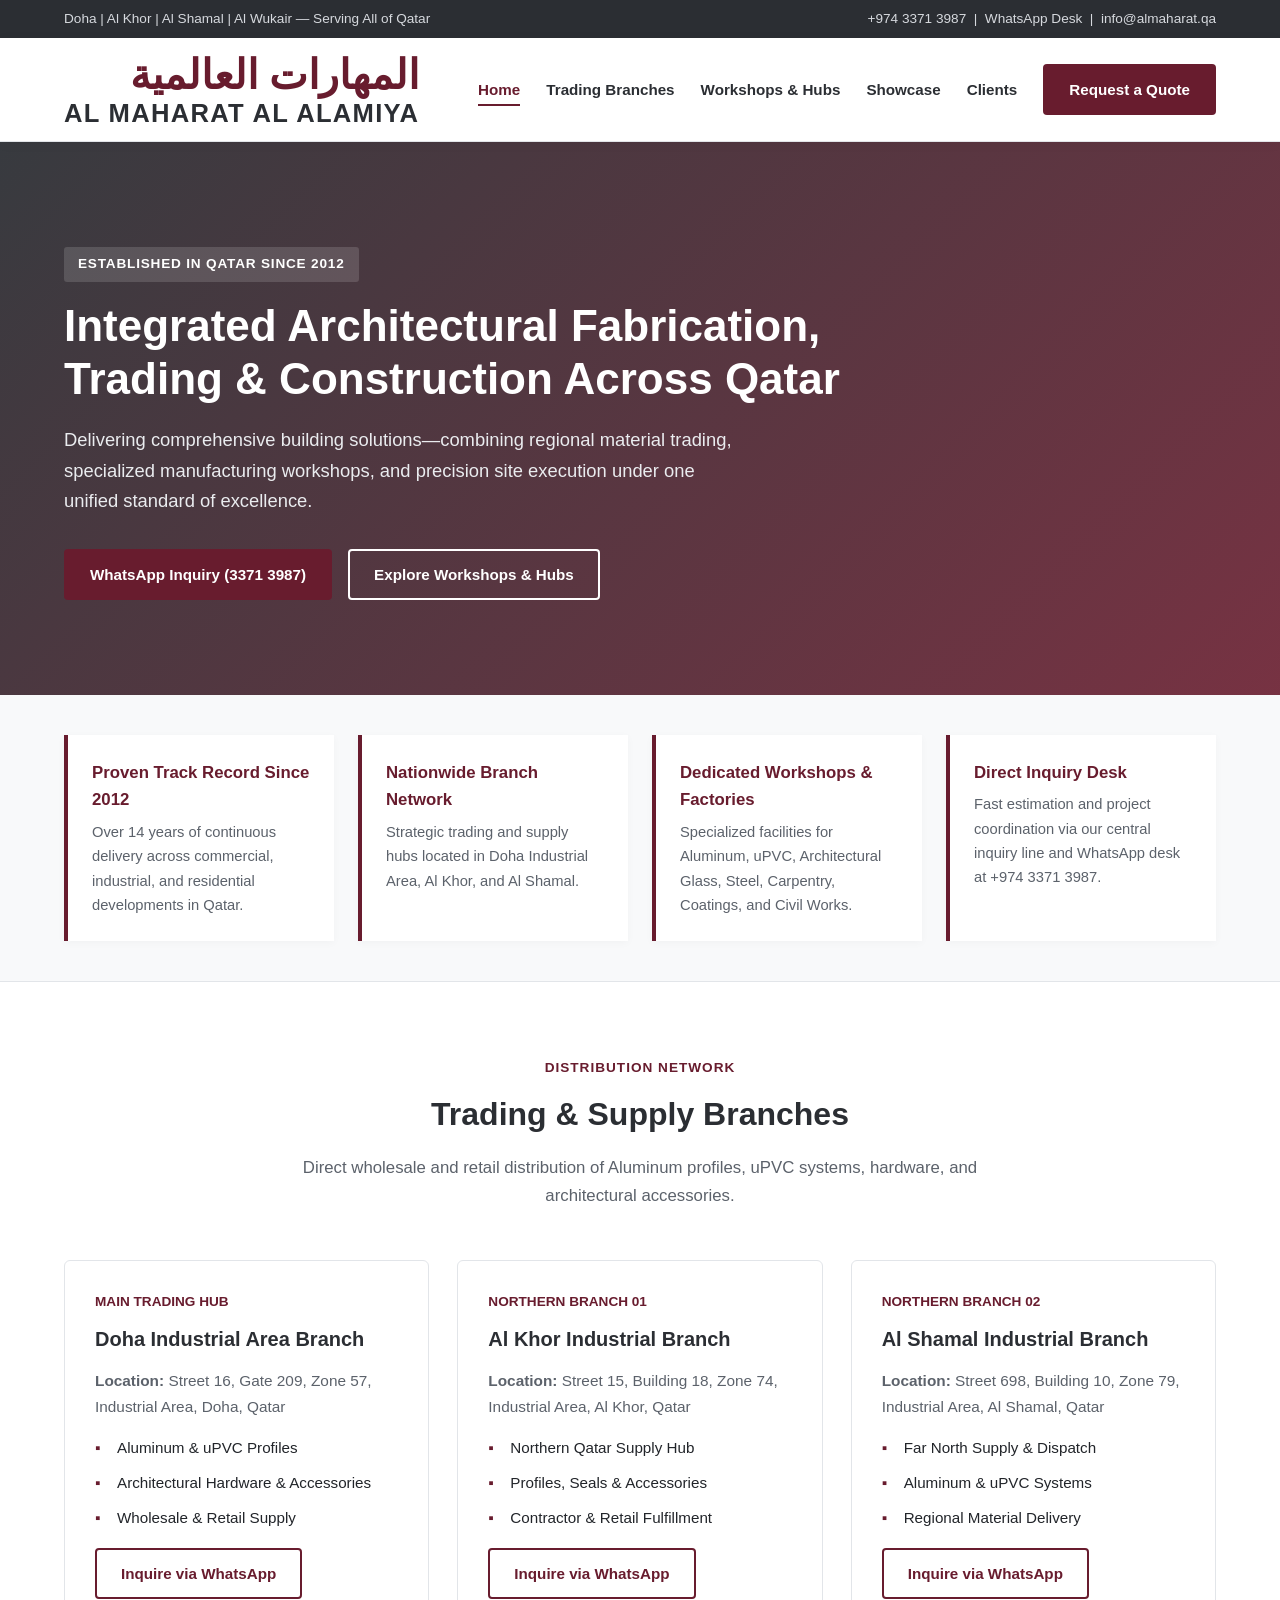
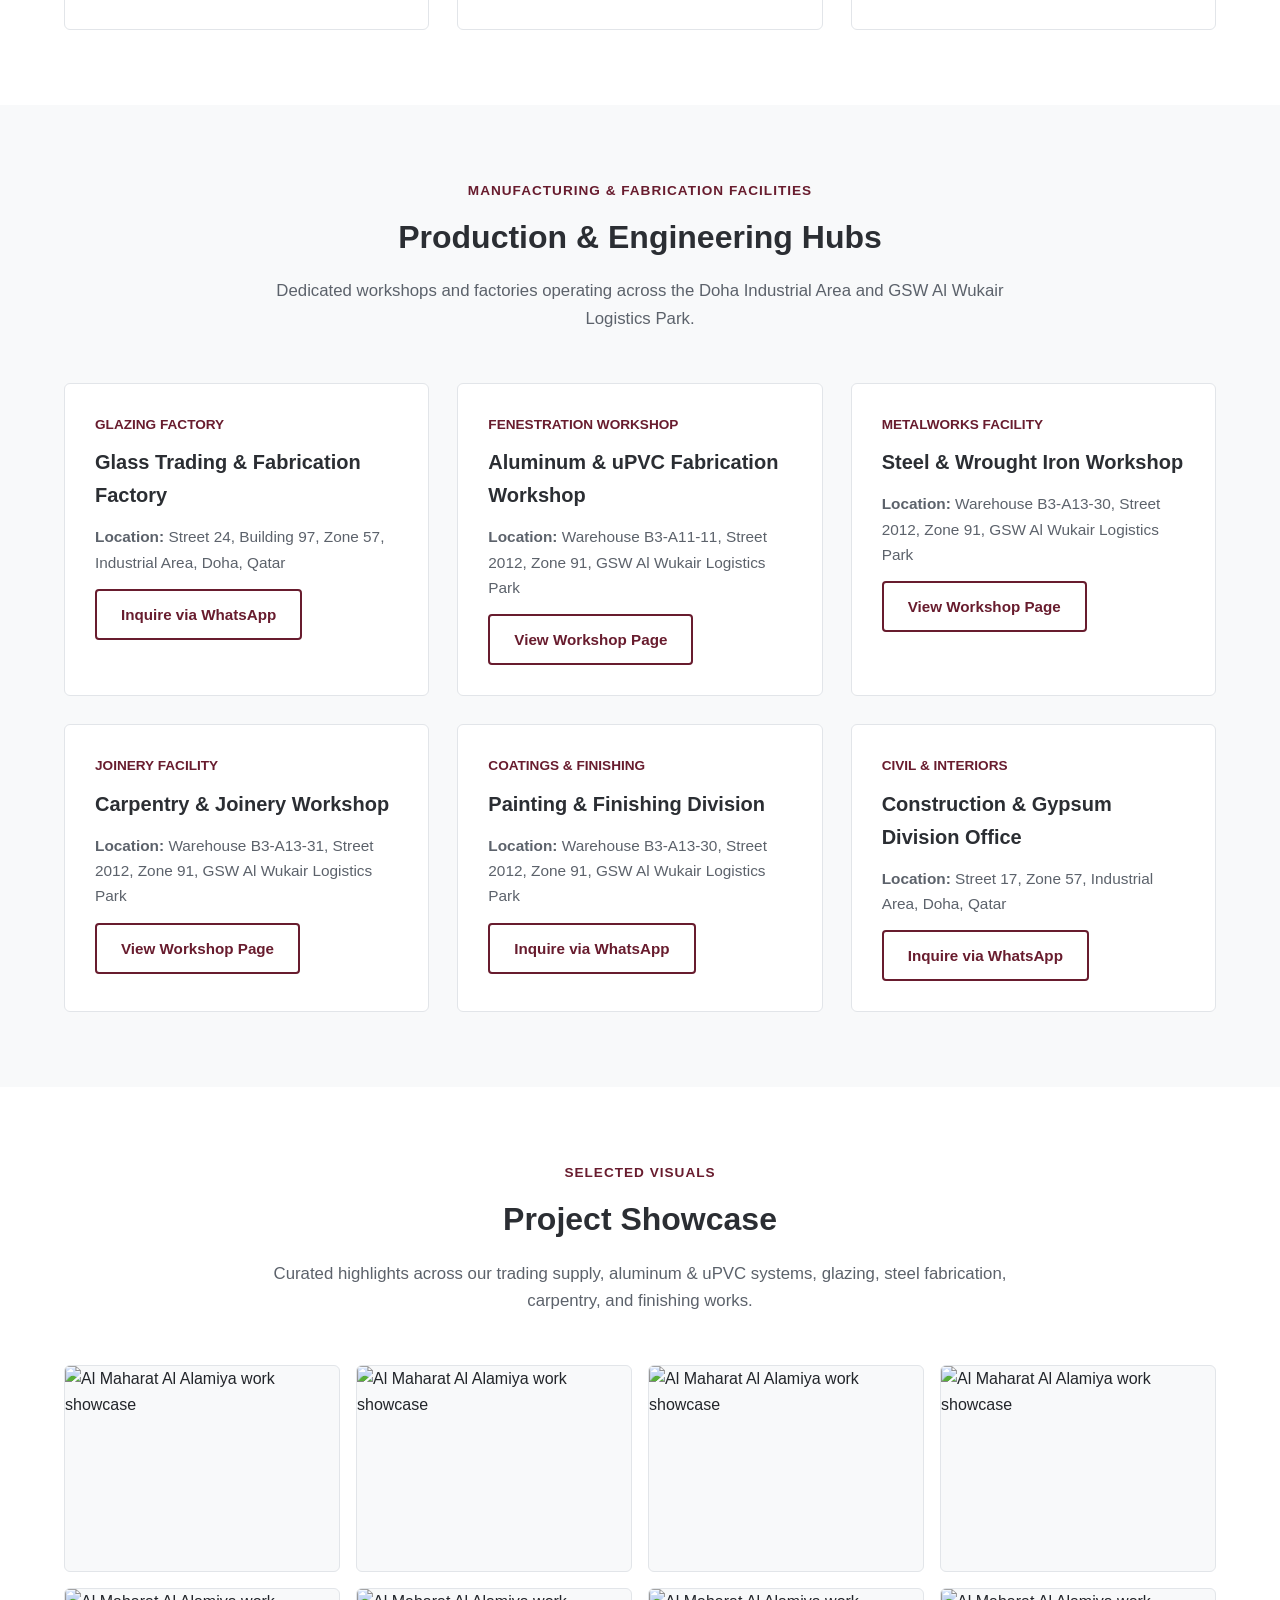
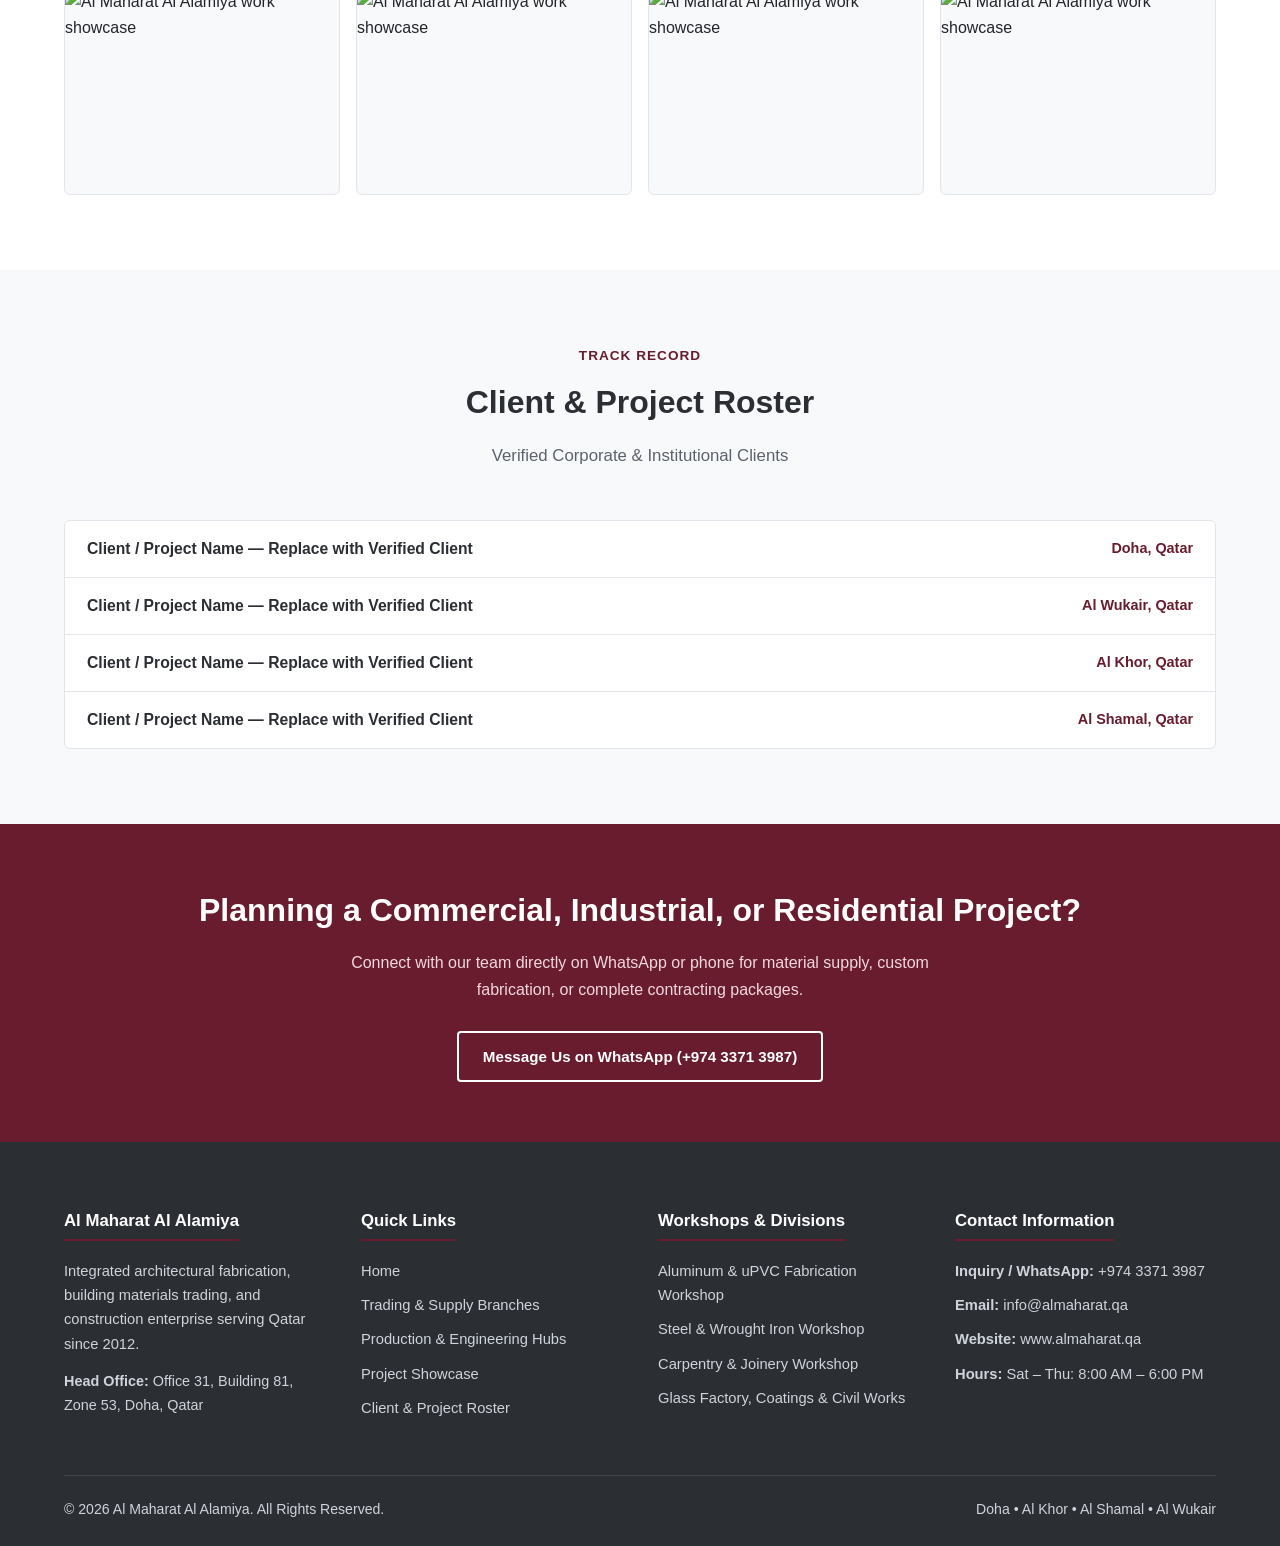
==== commit 96485b3e: "Update homepage, branches, workshops, showcase, and client roster" ====
--- a/index.html
+++ b/index.html
@@ -3,7 +3,7 @@
 <head>
   <meta charset="UTF-8">
   <meta name="viewport" content="width=device-width, initial-scale=1.0">
-  <title>Al Maharat Al Alamiya | Architectural Fabrication, Trading & Construction in Qatar</title>
+  <title>Al Maharat Al Alamiya | المهارات العالمية — Qatar</title>
   <meta name="description" content="Al Maharat Al Alamiya delivers integrated aluminum, uPVC, architectural glass, steel fabrication, carpentry, painting, and construction solutions across Qatar since 2012.">
   <link rel="stylesheet" href="style.css">
 </head>
@@ -12,38 +12,36 @@
   <!-- Top Utility Bar -->
   <div class="top-bar">
     <div class="container">
-      <div>Doha | Al Khor | Al Shamal — Serving All of Qatar</div>
+      <div>Doha | Al Khor | Al Shamal | Al Wukair — Serving All of Qatar</div>
       <div>
         <a href="tel:+97433713987">+974 3371 3987</a> &nbsp;|&nbsp;
+        <a href="https://wa.me/97433713987?text=Hello%20Al%20Maharat%20Al%20Alamiya%20Inquiry" target="_blank" rel="noopener">WhatsApp Desk</a> &nbsp;|&nbsp;
         <a href="mailto:info@almaharat.qa">info@almaharat.qa</a>
       </div>
     </div>
   </div>
 
-<!-- Main Header -->
-<header class="site-header">
-  <div class="container nav-wrapper">
-    <a href="index.html" class="logo-link">
-      <img src="assets/logo.png" alt="Al Maharat Al Alamiya Logo" class="logo-img" onerror="this.style.display='none'">
-      <div class="logo-text">
-        <span class="ar" lang="ar" dir="rtl">المهارات العالمية</span>
-        <span class="en">Al Maharat Al Alamiya</span>
-      </div>
-    </a>
-  </div>
-</header>
+  <!-- Main Header -->
+  <header class="site-header">
+    <div class="container nav-wrapper">
+      <a href="index.html" class="logo-link">
+        <img src="assets/logo.png" alt="Al Maharat Al Alamiya Logo" class="logo-img" onerror="this.style.display='none'">
+        <div class="logo-text">
+          <span class="ar" lang="ar" dir="rtl">المهارات العالمية</span>
+          <span class="en">Al Maharat Al Alamiya</span>
+        </div>
+      </a>
 
       <button class="menu-toggle" aria-label="Toggle navigation" onclick="document.querySelector('nav').classList.toggle('open')">☰</button>
 
       <nav>
         <ul>
           <li><a href="index.html" class="active">Home</a></li>
-          <li><a href="about.html">About Us</a></li>
-          <li><a href="services.html">Capabilities & Divisions</a></li>
-          <li><a href="branches.html">Branches</a></li>
-          <li><a href="projects.html">Projects</a></li>
-          <li><a href="contact.html">Contact Us</a></li>
-          <li><a href="contact.html" class="btn btn-primary">Request a Quote</a></li>
+          <li><a href="#trading-branches">Trading Branches</a></li>
+          <li><a href="#engineering-hubs">Workshops &amp; Hubs</a></li>
+          <li><a href="#project-showcase">Showcase</a></li>
+          <li><a href="#client-roster">Clients</a></li>
+          <li><a href="https://wa.me/97433713987?text=Hello%20Al%20Maharat%20Al%20Alamiya%20Inquiry" class="btn btn-primary" target="_blank" rel="noopener">Request a Quote</a></li>
         </ul>
       </nav>
     </div>
@@ -57,8 +55,8 @@
         <h1>Integrated Architectural Fabrication, Trading &amp; Construction Across Qatar</h1>
         <p>Delivering comprehensive building solutions—combining regional material trading, specialized manufacturing workshops, and precision site execution under one unified standard of excellence.</p>
         <div class="hero-actions">
-          <a href="services.html" class="btn btn-primary">Explore Our Capabilities</a>
-          <a href="projects.html" class="btn btn-outline">View Project Portfolio</a>
+          <a href="https://wa.me/97433713987?text=Hello%20Al%20Maharat%20Al%20Alamiya%20Inquiry" class="btn btn-primary" target="_blank" rel="noopener">WhatsApp Inquiry (3371 3987)</a>
+          <a href="#engineering-hubs" class="btn btn-outline">Explore Workshops &amp; Hubs</a>
         </div>
       </div>
     </div>
@@ -69,74 +67,194 @@
     <div class="container trust-grid">
       <div class="trust-item">
         <h3>Proven Track Record Since 2012</h3>
-        <p>Over 14 years of continuous delivery across landmark commercial, institutional, and residential developments in Qatar.</p>
+        <p>Over 14 years of continuous delivery across commercial, industrial, and residential developments in Qatar.</p>
       </div>
       <div class="trust-item">
         <h3>Nationwide Branch Network</h3>
-        <p>Strategic trading and supply hubs located in the Doha Industrial Area, Al Khor, and Al Shamal.</p>
+        <p>Strategic trading and supply hubs located in Doha Industrial Area, Al Khor, and Al Shamal.</p>
       </div>
       <div class="trust-item">
         <h3>Dedicated Workshops &amp; Factories</h3>
-        <p>Specialized facilities for Aluminum, uPVC, Architectural Glass, Steel, Carpentry, and Industrial Painting.</p>
+        <p>Specialized facilities for Aluminum, uPVC, Architectural Glass, Steel, Carpentry, Coatings, and Civil Works.</p>
       </div>
       <div class="trust-item">
-        <h3>Engineering &amp; Modern Visualization</h3>
-        <p>Backed by in-house engineering review and AI-assisted architectural visualization for precision execution.</p>
-      </div>
-    </div>
-  </section>
-
-  <!-- Corporate Introduction -->
-  <section class="section">
+        <h3>Direct Inquiry Desk</h3>
+        <p>Fast estimation and project coordination via our central inquiry line and WhatsApp desk at +974 3371 3987.</p>
+      </div>
+    </div>
+  </section>
+
+  <!-- Trading & Supply Branches -->
+  <section id="trading-branches" class="section">
     <div class="container">
       <div class="section-header">
-        <span class="subtitle">Who We Are</span>
-        <h2>One Unified Partner From Material Supply to Final Handover</h2>
-        <p>Al Maharat Al Alamiya operates as a fully integrated building materials supplier, architectural fabricator, and contracting enterprise. By uniting regional wholesale trading branches with dedicated manufacturing workshops and specialized construction teams, we eliminate multi-vendor delays—ensuring seamless quality control, competitive pricing, and on-schedule delivery across Qatar.</p>
-      </div>
-
-      <!-- 6 Core Divisions Preview -->
+        <span class="subtitle">Distribution Network</span>
+        <h2>Trading &amp; Supply Branches</h2>
+        <p>Direct wholesale and retail distribution of Aluminum profiles, uPVC systems, hardware, and architectural accessories.</p>
+      </div>
+
       <div class="grid-3">
         <div class="card">
-          <span class="card-number">01 / TRADING &amp; SUPPLY</span>
-          <h3>Aluminum &amp; uPVC Trading</h3>
-          <p>Direct wholesale and retail supply of premium architectural profiles, European hardware, and accessories across our three regional branches.</p>
-        </div>
-
-        <div class="card">
-          <span class="card-number">02 / FENESTRATION</span>
-          <h3>Aluminum &amp; uPVC Fabrication</h3>
-          <p>Custom engineering, manufacturing, and installation of thermal-break doors, windows, structural curtain walls, and modern kitchens.</p>
-        </div>
-
-        <div class="card">
-          <span class="card-number">03 / ARCHITECTURAL GLAZING</span>
-          <h3>Glass Trading &amp; Processing</h3>
-          <p>High-performance single, double-glazed insulated units (IGUs), tempered safety glass, and custom architectural glazing fabrication.</p>
-        </div>
-
-        <div class="card">
-          <span class="card-number">04 / METALWORKS</span>
-          <h3>Steel &amp; Wrought Iron Works</h3>
-          <p>Structural steel warehouses, bespoke entrance gates, laser-cut decorative mashrabiya panels, and architectural handrails.</p>
-        </div>
-
-        <div class="card">
-          <span class="card-number">05 / BESPOKE WOODWORK</span>
-          <h3>Carpentry &amp; Joinery</h3>
-          <p>Solid wood and veneer doors, custom walk-in wardrobes, cabinetry, pergolas, and CNC-detailed interior decor.</p>
-        </div>
-
-        <div class="card">
-          <span class="card-number">06 / CIVIL &amp; FINISHES</span>
-          <h3>Construction, Gypsum &amp; Painting</h3>
-          <p>Civil contracting, modern gypsum ceiling systems, decorative cladding, and industrial spray coatings for metal, wood, and buildings.</p>
-        </div>
-      </div>
-
-      <div style="text-align: center; margin-top: 40px;">
-        <a href="services.html" class="btn btn-outline-dark">Explore All Seven Specialized Divisions</a>
-      </div>
+          <span class="card-number">MAIN TRADING HUB</span>
+          <h3>Doha Industrial Area Branch</h3>
+          <p><strong>Location:</strong> Street 16, Gate 209, Zone 57, Industrial Area, Doha, Qatar</p>
+          <ul class="check-list">
+            <li>Aluminum &amp; uPVC Profiles</li>
+            <li>Architectural Hardware &amp; Accessories</li>
+            <li>Wholesale &amp; Retail Supply</li>
+          </ul>
+          <p style="margin-top: 18px;">
+            <a href="https://wa.me/97433713987?text=Inquiry%20-%20Doha%20Street%2016%20Trading%20Branch" class="btn btn-outline-dark" target="_blank" rel="noopener">Inquire via WhatsApp</a>
+          </p>
+        </div>
+
+        <div class="card">
+          <span class="card-number">NORTHERN BRANCH 01</span>
+          <h3>Al Khor Industrial Branch</h3>
+          <p><strong>Location:</strong> Street 15, Building 18, Zone 74, Industrial Area, Al Khor, Qatar</p>
+          <ul class="check-list">
+            <li>Northern Qatar Supply Hub</li>
+            <li>Profiles, Seals &amp; Accessories</li>
+            <li>Contractor &amp; Retail Fulfillment</li>
+          </ul>
+          <p style="margin-top: 18px;">
+            <a href="https://wa.me/97433713987?text=Inquiry%20-%20Al%20Khor%20Industrial%20Branch" class="btn btn-outline-dark" target="_blank" rel="noopener">Inquire via WhatsApp</a>
+          </p>
+        </div>
+
+        <div class="card">
+          <span class="card-number">NORTHERN BRANCH 02</span>
+          <h3>Al Shamal Industrial Branch</h3>
+          <p><strong>Location:</strong> Street 698, Building 10, Zone 79, Industrial Area, Al Shamal, Qatar</p>
+          <ul class="check-list">
+            <li>Far North Supply &amp; Dispatch</li>
+            <li>Aluminum &amp; uPVC Systems</li>
+            <li>Regional Material Delivery</li>
+          </ul>
+          <p style="margin-top: 18px;">
+            <a href="https://wa.me/97433713987?text=Inquiry%20-%20Al%20Shamal%20Industrial%20Branch" class="btn btn-outline-dark" target="_blank" rel="noopener">Inquire via WhatsApp</a>
+          </p>
+        </div>
+      </div>
+    </div>
+  </section>
+
+  <!-- Production & Engineering Hubs -->
+  <section id="engineering-hubs" class="section section-alt">
+    <div class="container">
+      <div class="section-header">
+        <span class="subtitle">Manufacturing &amp; Fabrication Facilities</span>
+        <h2>Production &amp; Engineering Hubs</h2>
+        <p>Dedicated workshops and factories operating across the Doha Industrial Area and GSW Al Wukair Logistics Park.</p>
+      </div>
+
+      <div class="grid-3">
+        <div class="card">
+          <span class="card-number">GLAZING FACTORY</span>
+          <h3>Glass Trading &amp; Fabrication Factory</h3>
+          <p><strong>Location:</strong> Street 24, Building 97, Zone 57, Industrial Area, Doha, Qatar</p>
+          <p style="margin-top: 14px;">
+            <a href="https://wa.me/97433713987?text=Inquiry%20-%20Glass%20Trading%20and%20Fabrication%20Factory" class="btn btn-outline-dark" target="_blank" rel="noopener">Inquire via WhatsApp</a>
+          </p>
+        </div>
+
+        <div class="card">
+          <span class="card-number">FENESTRATION WORKSHOP</span>
+          <h3>Aluminum &amp; uPVC Fabrication Workshop</h3>
+          <p><strong>Location:</strong> Warehouse B3-A11-11, Street 2012, Zone 91, GSW Al Wukair Logistics Park</p>
+          <p style="margin-top: 14px;">
+            <a href="https://almaharat.qa/aluminum-workshop/" class="btn btn-outline-dark">View Workshop Page</a>
+          </p>
+        </div>
+
+        <div class="card">
+          <span class="card-number">METALWORKS FACILITY</span>
+          <h3>Steel &amp; Wrought Iron Workshop</h3>
+          <p><strong>Location:</strong> Warehouse B3-A13-30, Street 2012, Zone 91, GSW Al Wukair Logistics Park</p>
+          <p style="margin-top: 14px;">
+            <a href="https://almaharat.qa/steel-workshop/" class="btn btn-outline-dark">View Workshop Page</a>
+          </p>
+        </div>
+
+        <div class="card">
+          <span class="card-number">JOINERY FACILITY</span>
+          <h3>Carpentry &amp; Joinery Workshop</h3>
+          <p><strong>Location:</strong> Warehouse B3-A13-31, Street 2012, Zone 91, GSW Al Wukair Logistics Park</p>
+          <p style="margin-top: 14px;">
+            <a href="https://almaharat.qa/carpentry-workshop/" class="btn btn-outline-dark">View Workshop Page</a>
+          </p>
+        </div>
+
+        <div class="card">
+          <span class="card-number">COATINGS &amp; FINISHING</span>
+          <h3>Painting &amp; Finishing Division</h3>
+          <p><strong>Location:</strong> Warehouse B3-A13-30, Street 2012, Zone 91, GSW Al Wukair Logistics Park</p>
+          <p style="margin-top: 14px;">
+            <a href="https://wa.me/97433713987?text=Inquiry%20-%20Painting%20and%20Finishing%20Division" class="btn btn-outline-dark" target="_blank" rel="noopener">Inquire via WhatsApp</a>
+          </p>
+        </div>
+
+        <div class="card">
+          <span class="card-number">CIVIL &amp; INTERIORS</span>
+          <h3>Construction &amp; Gypsum Division Office</h3>
+          <p><strong>Location:</strong> Street 17, Zone 57, Industrial Area, Doha, Qatar</p>
+          <p style="margin-top: 14px;">
+            <a href="https://wa.me/97433713987?text=Inquiry%20-%20Construction%20and%20Gypsum%20Division" class="btn btn-outline-dark" target="_blank" rel="noopener">Inquire via WhatsApp</a>
+          </p>
+        </div>
+      </div>
+    </div>
+  </section>
+
+  <!-- Unified Project Showcase (Mixed Common Images) -->
+  <section id="project-showcase" class="section">
+    <div class="container">
+      <div class="section-header">
+        <span class="subtitle">Selected Visuals</span>
+        <h2>Project Showcase</h2>
+        <p>Curated highlights across our trading supply, aluminum &amp; uPVC systems, glazing, steel fabrication, carpentry, and finishing works.</p>
+      </div>
+
+      <div class="showcase-grid">
+        <div class="showcase-card"><img src="assets/showcase/photo-01.jpg" alt="Al Maharat Al Alamiya work showcase" loading="lazy"></div>
+        <div class="showcase-card"><img src="assets/showcase/photo-02.jpg" alt="Al Maharat Al Alamiya work showcase" loading="lazy"></div>
+        <div class="showcase-card"><img src="assets/showcase/photo-03.jpg" alt="Al Maharat Al Alamiya work showcase" loading="lazy"></div>
+        <div class="showcase-card"><img src="assets/showcase/photo-04.jpg" alt="Al Maharat Al Alamiya work showcase" loading="lazy"></div>
+        <div class="showcase-card"><img src="assets/showcase/photo-05.jpg" alt="Al Maharat Al Alamiya work showcase" loading="lazy"></div>
+        <div class="showcase-card"><img src="assets/showcase/photo-06.jpg" alt="Al Maharat Al Alamiya work showcase" loading="lazy"></div>
+        <div class="showcase-card"><img src="assets/showcase/photo-07.jpg" alt="Al Maharat Al Alamiya work showcase" loading="lazy"></div>
+        <div class="showcase-card"><img src="assets/showcase/photo-08.jpg" alt="Al Maharat Al Alamiya work showcase" loading="lazy"></div>
+      </div>
+    </div>
+  </section>
+
+  <!-- Client & Project Roster (Clean Client/Project Name + Location List) -->
+  <section id="client-roster" class="section section-alt">
+    <div class="container">
+      <div class="section-header">
+        <span class="subtitle">Track Record</span>
+        <h2>Client &amp; Project Roster</h2>
+        <p>Verified Corporate &amp; Institutional Clients</p>
+      </div>
+
+      <ul class="roster-list">
+        <li class="roster-row">
+          <span class="roster-client">Client / Project Name — Replace with Verified Client</span>
+          <span class="roster-location">Doha, Qatar</span>
+        </li>
+        <li class="roster-row">
+          <span class="roster-client">Client / Project Name — Replace with Verified Client</span>
+          <span class="roster-location">Al Wukair, Qatar</span>
+        </li>
+        <li class="roster-row">
+          <span class="roster-client">Client / Project Name — Replace with Verified Client</span>
+          <span class="roster-location">Al Khor, Qatar</span>
+        </li>
+        <li class="roster-row">
+          <span class="roster-client">Client / Project Name — Replace with Verified Client</span>
+          <span class="roster-location">Al Shamal, Qatar</span>
+        </li>
+      </ul>
     </div>
   </section>
 
@@ -144,8 +262,8 @@
   <section class="cta-banner">
     <div class="container">
       <h2>Planning a Commercial, Industrial, or Residential Project?</h2>
-      <p>Connect with our engineering and estimation team for material supply, custom fabrication, or complete contracting packages.</p>
-      <a href="contact.html" class="btn btn-outline">Contact Our Team Today</a>
+      <p>Connect with our team directly on WhatsApp or phone for material supply, custom fabrication, or complete contracting packages.</p>
+      <a href="https://wa.me/97433713987?text=Hello%20Al%20Maharat%20Al%20Alamiya%20Inquiry" class="btn btn-outline" target="_blank" rel="noopener">Message Us on WhatsApp (+974 3371 3987)</a>
     </div>
   </section>
 
@@ -162,29 +280,28 @@
         <div>
           <h4>Quick Links</h4>
           <ul>
-            <li><a href="about.html">About Us &amp; Vision</a></li>
-            <li><a href="services.html">Capabilities &amp; Divisions</a></li>
-            <li><a href="branches.html">Branches &amp; Workshops</a></li>
-            <li><a href="projects.html">Selected Projects</a></li>
-            <li><a href="contact.html">Request a Quotation</a></li>
+            <li><a href="index.html">Home</a></li>
+            <li><a href="#trading-branches">Trading &amp; Supply Branches</a></li>
+            <li><a href="#engineering-hubs">Production &amp; Engineering Hubs</a></li>
+            <li><a href="#project-showcase">Project Showcase</a></li>
+            <li><a href="#client-roster">Client &amp; Project Roster</a></li>
           </ul>
         </div>
 
         <div>
-          <h4>Core Divisions</h4>
+          <h4>Workshops &amp; Divisions</h4>
           <ul>
-            <li><a href="services.html">Aluminum &amp; uPVC Profiles Trading</a></li>
-            <li><a href="services.html">Aluminum &amp; uPVC Fabrication</a></li>
-            <li><a href="services.html">Glass Trading &amp; Fabrication Factory</a></li>
-            <li><a href="services.html">Steel &amp; Wrought Iron Workshop</a></li>
-            <li><a href="services.html">Carpentry, Painting &amp; Construction</a></li>
+            <li><a href="https://almaharat.qa/aluminum-workshop/">Aluminum &amp; uPVC Fabrication Workshop</a></li>
+            <li><a href="https://almaharat.qa/steel-workshop/">Steel &amp; Wrought Iron Workshop</a></li>
+            <li><a href="https://almaharat.qa/carpentry-workshop/">Carpentry &amp; Joinery Workshop</a></li>
+            <li><a href="#engineering-hubs">Glass Factory, Coatings &amp; Civil Works</a></li>
           </ul>
         </div>
 
         <div>
           <h4>Contact Information</h4>
           <ul>
-            <li><strong>Phone / WhatsApp:</strong> <a href="tel:+97433713987">+974 3371 3987</a></li>
+            <li><strong>Inquiry / WhatsApp:</strong> <a href="https://wa.me/97433713987?text=Hello%20Al%20Maharat%20Al%20Alamiya%20Inquiry" target="_blank" rel="noopener">+974 3371 3987</a></li>
             <li><strong>Email:</strong> <a href="mailto:info@almaharat.qa">info@almaharat.qa</a></li>
             <li><strong>Website:</strong> www.almaharat.qa</li>
             <li><strong>Hours:</strong> Sat – Thu: 8:00 AM – 6:00 PM</li>
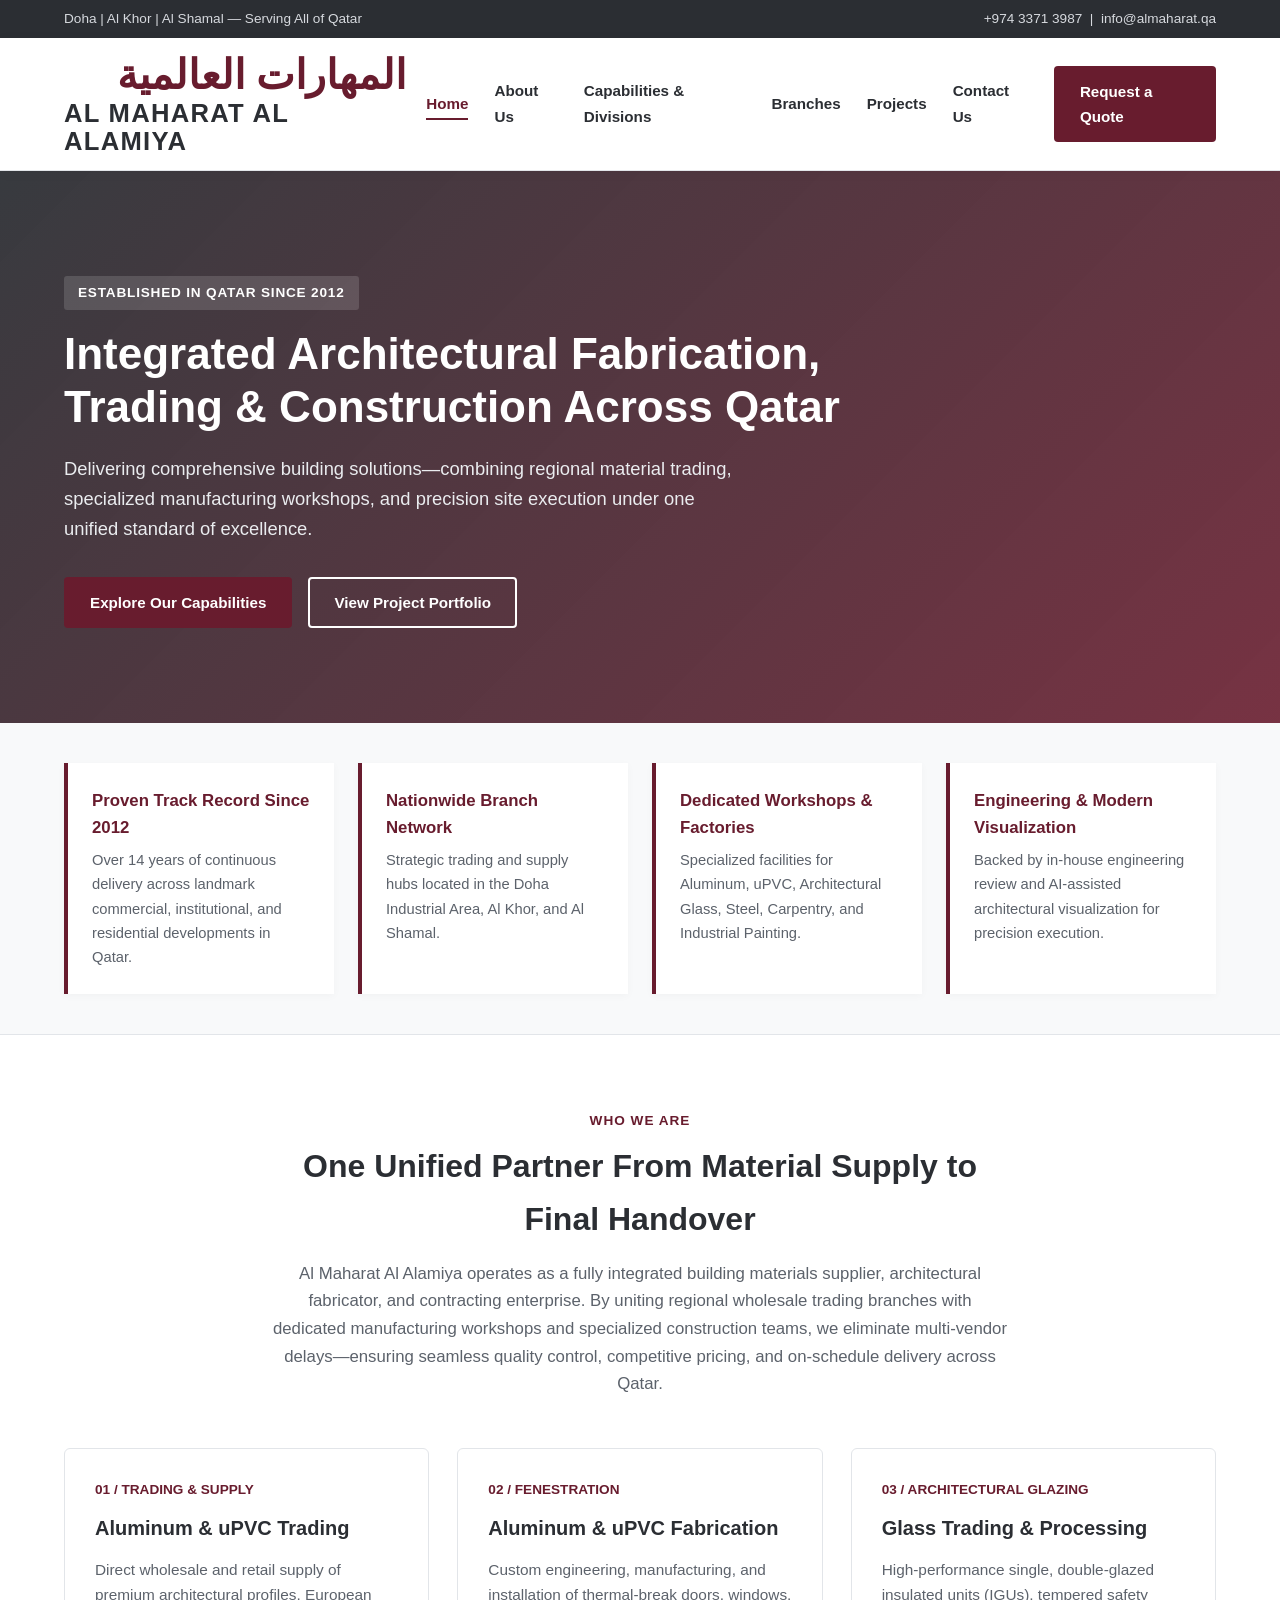
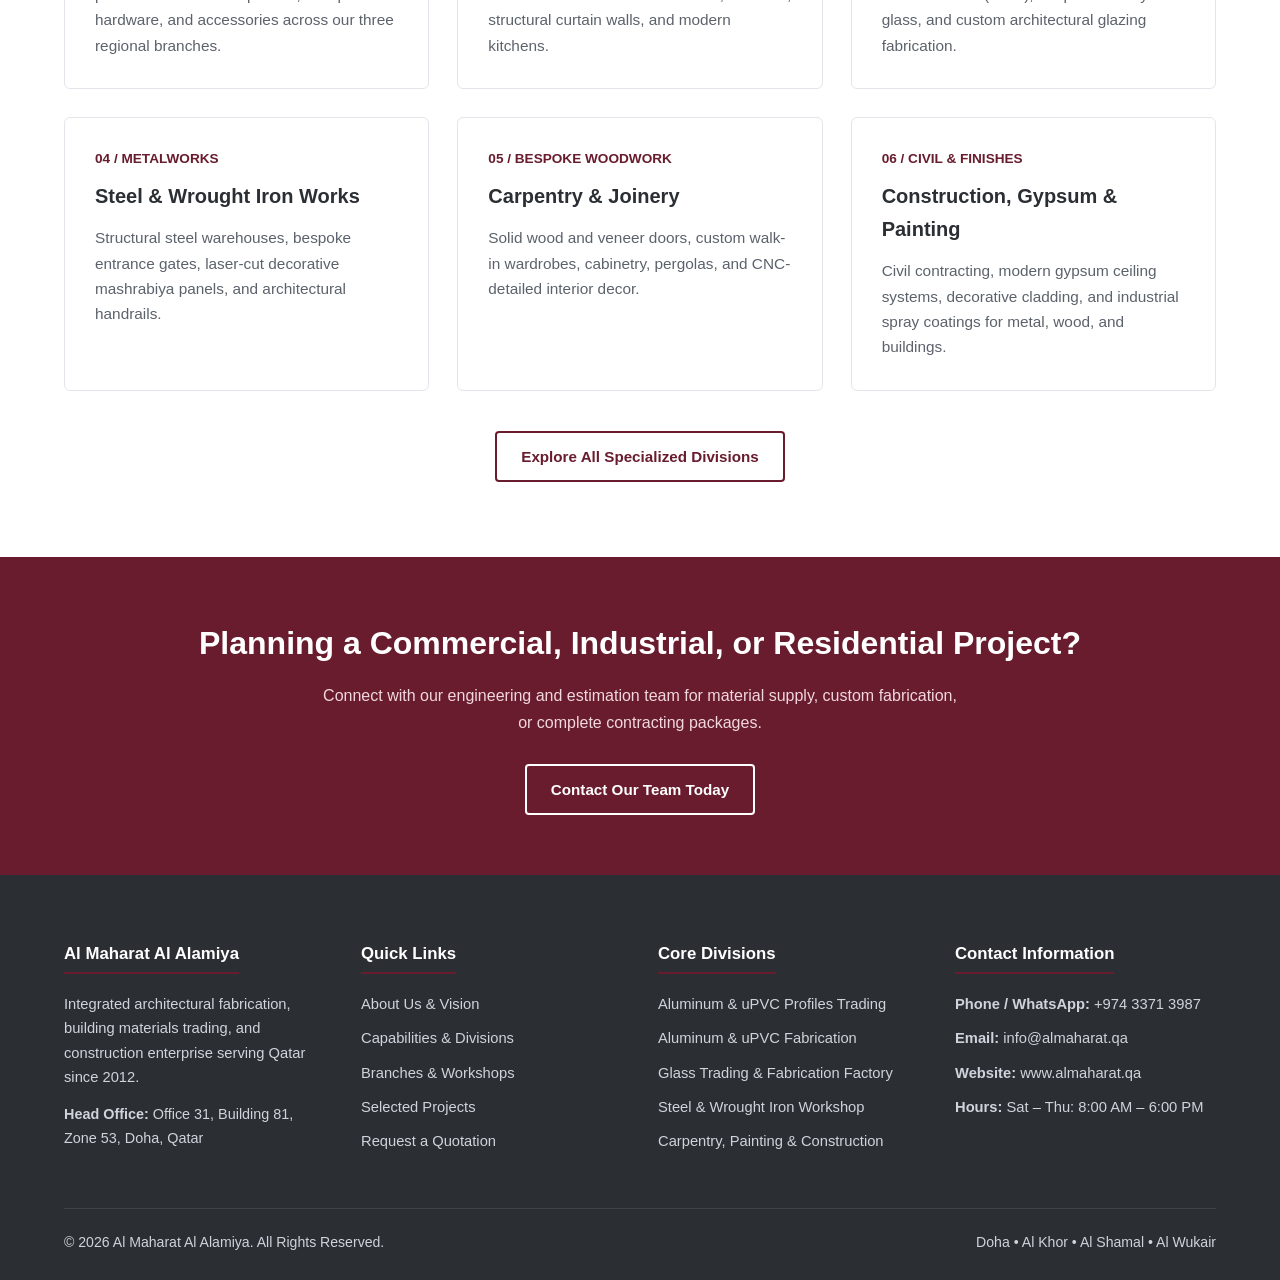
==== commit fbe9df88: "Update index.html with bold bilingual header" ====
--- a/index.html
+++ b/index.html
@@ -3,7 +3,7 @@
 <head>
   <meta charset="UTF-8">
   <meta name="viewport" content="width=device-width, initial-scale=1.0">
-  <title>Al Maharat Al Alamiya | المهارات العالمية — Qatar</title>
+  <title>Al Maharat Al Alamiya | Architectural Fabrication, Trading &amp; Construction in Qatar</title>
   <meta name="description" content="Al Maharat Al Alamiya delivers integrated aluminum, uPVC, architectural glass, steel fabrication, carpentry, painting, and construction solutions across Qatar since 2012.">
   <link rel="stylesheet" href="style.css">
 </head>
@@ -12,10 +12,9 @@
   <!-- Top Utility Bar -->
   <div class="top-bar">
     <div class="container">
-      <div>Doha | Al Khor | Al Shamal | Al Wukair — Serving All of Qatar</div>
+      <div>Doha | Al Khor | Al Shamal — Serving All of Qatar</div>
       <div>
         <a href="tel:+97433713987">+974 3371 3987</a> &nbsp;|&nbsp;
-        <a href="https://wa.me/97433713987?text=Hello%20Al%20Maharat%20Al%20Alamiya%20Inquiry" target="_blank" rel="noopener">WhatsApp Desk</a> &nbsp;|&nbsp;
         <a href="mailto:info@almaharat.qa">info@almaharat.qa</a>
       </div>
     </div>
@@ -37,10 +36,11 @@
       <nav>
         <ul>
           <li><a href="index.html" class="active">Home</a></li>
-          <li><a href="#trading-branches">Trading Branches</a></li>
-          <li><a href="#engineering-hubs">Workshops &amp; Hubs</a></li>
-          <li><a href="#project-showcase">Showcase</a></li>
-          <li><a href="#client-roster">Clients</a></li>
+          <li><a href="about.html">About Us</a></li>
+          <li><a href="services.html">Capabilities &amp; Divisions</a></li>
+          <li><a href="branches.html">Branches</a></li>
+          <li><a href="projects.html">Projects</a></li>
+          <li><a href="contact.html">Contact Us</a></li>
           <li><a href="https://wa.me/97433713987?text=Hello%20Al%20Maharat%20Al%20Alamiya%20Inquiry" class="btn btn-primary" target="_blank" rel="noopener">Request a Quote</a></li>
         </ul>
       </nav>
@@ -55,8 +55,8 @@
         <h1>Integrated Architectural Fabrication, Trading &amp; Construction Across Qatar</h1>
         <p>Delivering comprehensive building solutions—combining regional material trading, specialized manufacturing workshops, and precision site execution under one unified standard of excellence.</p>
         <div class="hero-actions">
-          <a href="https://wa.me/97433713987?text=Hello%20Al%20Maharat%20Al%20Alamiya%20Inquiry" class="btn btn-primary" target="_blank" rel="noopener">WhatsApp Inquiry (3371 3987)</a>
-          <a href="#engineering-hubs" class="btn btn-outline">Explore Workshops &amp; Hubs</a>
+          <a href="services.html" class="btn btn-primary">Explore Our Capabilities</a>
+          <a href="projects.html" class="btn btn-outline">View Project Portfolio</a>
         </div>
       </div>
     </div>
@@ -67,194 +67,74 @@
     <div class="container trust-grid">
       <div class="trust-item">
         <h3>Proven Track Record Since 2012</h3>
-        <p>Over 14 years of continuous delivery across commercial, industrial, and residential developments in Qatar.</p>
+        <p>Over 14 years of continuous delivery across landmark commercial, institutional, and residential developments in Qatar.</p>
       </div>
       <div class="trust-item">
         <h3>Nationwide Branch Network</h3>
-        <p>Strategic trading and supply hubs located in Doha Industrial Area, Al Khor, and Al Shamal.</p>
+        <p>Strategic trading and supply hubs located in the Doha Industrial Area, Al Khor, and Al Shamal.</p>
       </div>
       <div class="trust-item">
         <h3>Dedicated Workshops &amp; Factories</h3>
-        <p>Specialized facilities for Aluminum, uPVC, Architectural Glass, Steel, Carpentry, Coatings, and Civil Works.</p>
-      </div>
-      <div class="trust-item">
-        <h3>Direct Inquiry Desk</h3>
-        <p>Fast estimation and project coordination via our central inquiry line and WhatsApp desk at +974 3371 3987.</p>
-      </div>
-    </div>
-  </section>
-
-  <!-- Trading & Supply Branches -->
-  <section id="trading-branches" class="section">
+        <p>Specialized facilities for Aluminum, uPVC, Architectural Glass, Steel, Carpentry, and Industrial Painting.</p>
+      </div>
+      <div class="trust-item">
+        <h3>Engineering &amp; Modern Visualization</h3>
+        <p>Backed by in-house engineering review and AI-assisted architectural visualization for precision execution.</p>
+      </div>
+    </div>
+  </section>
+
+  <!-- Corporate Introduction -->
+  <section class="section">
     <div class="container">
       <div class="section-header">
-        <span class="subtitle">Distribution Network</span>
-        <h2>Trading &amp; Supply Branches</h2>
-        <p>Direct wholesale and retail distribution of Aluminum profiles, uPVC systems, hardware, and architectural accessories.</p>
-      </div>
-
+        <span class="subtitle">Who We Are</span>
+        <h2>One Unified Partner From Material Supply to Final Handover</h2>
+        <p>Al Maharat Al Alamiya operates as a fully integrated building materials supplier, architectural fabricator, and contracting enterprise. By uniting regional wholesale trading branches with dedicated manufacturing workshops and specialized construction teams, we eliminate multi-vendor delays—ensuring seamless quality control, competitive pricing, and on-schedule delivery across Qatar.</p>
+      </div>
+
+      <!-- 6 Core Divisions Preview -->
       <div class="grid-3">
         <div class="card">
-          <span class="card-number">MAIN TRADING HUB</span>
-          <h3>Doha Industrial Area Branch</h3>
-          <p><strong>Location:</strong> Street 16, Gate 209, Zone 57, Industrial Area, Doha, Qatar</p>
-          <ul class="check-list">
-            <li>Aluminum &amp; uPVC Profiles</li>
-            <li>Architectural Hardware &amp; Accessories</li>
-            <li>Wholesale &amp; Retail Supply</li>
-          </ul>
-          <p style="margin-top: 18px;">
-            <a href="https://wa.me/97433713987?text=Inquiry%20-%20Doha%20Street%2016%20Trading%20Branch" class="btn btn-outline-dark" target="_blank" rel="noopener">Inquire via WhatsApp</a>
-          </p>
-        </div>
-
-        <div class="card">
-          <span class="card-number">NORTHERN BRANCH 01</span>
-          <h3>Al Khor Industrial Branch</h3>
-          <p><strong>Location:</strong> Street 15, Building 18, Zone 74, Industrial Area, Al Khor, Qatar</p>
-          <ul class="check-list">
-            <li>Northern Qatar Supply Hub</li>
-            <li>Profiles, Seals &amp; Accessories</li>
-            <li>Contractor &amp; Retail Fulfillment</li>
-          </ul>
-          <p style="margin-top: 18px;">
-            <a href="https://wa.me/97433713987?text=Inquiry%20-%20Al%20Khor%20Industrial%20Branch" class="btn btn-outline-dark" target="_blank" rel="noopener">Inquire via WhatsApp</a>
-          </p>
-        </div>
-
-        <div class="card">
-          <span class="card-number">NORTHERN BRANCH 02</span>
-          <h3>Al Shamal Industrial Branch</h3>
-          <p><strong>Location:</strong> Street 698, Building 10, Zone 79, Industrial Area, Al Shamal, Qatar</p>
-          <ul class="check-list">
-            <li>Far North Supply &amp; Dispatch</li>
-            <li>Aluminum &amp; uPVC Systems</li>
-            <li>Regional Material Delivery</li>
-          </ul>
-          <p style="margin-top: 18px;">
-            <a href="https://wa.me/97433713987?text=Inquiry%20-%20Al%20Shamal%20Industrial%20Branch" class="btn btn-outline-dark" target="_blank" rel="noopener">Inquire via WhatsApp</a>
-          </p>
-        </div>
-      </div>
-    </div>
-  </section>
-
-  <!-- Production & Engineering Hubs -->
-  <section id="engineering-hubs" class="section section-alt">
-    <div class="container">
-      <div class="section-header">
-        <span class="subtitle">Manufacturing &amp; Fabrication Facilities</span>
-        <h2>Production &amp; Engineering Hubs</h2>
-        <p>Dedicated workshops and factories operating across the Doha Industrial Area and GSW Al Wukair Logistics Park.</p>
-      </div>
-
-      <div class="grid-3">
-        <div class="card">
-          <span class="card-number">GLAZING FACTORY</span>
-          <h3>Glass Trading &amp; Fabrication Factory</h3>
-          <p><strong>Location:</strong> Street 24, Building 97, Zone 57, Industrial Area, Doha, Qatar</p>
-          <p style="margin-top: 14px;">
-            <a href="https://wa.me/97433713987?text=Inquiry%20-%20Glass%20Trading%20and%20Fabrication%20Factory" class="btn btn-outline-dark" target="_blank" rel="noopener">Inquire via WhatsApp</a>
-          </p>
-        </div>
-
-        <div class="card">
-          <span class="card-number">FENESTRATION WORKSHOP</span>
-          <h3>Aluminum &amp; uPVC Fabrication Workshop</h3>
-          <p><strong>Location:</strong> Warehouse B3-A11-11, Street 2012, Zone 91, GSW Al Wukair Logistics Park</p>
-          <p style="margin-top: 14px;">
-            <a href="https://almaharat.qa/aluminum-workshop/" class="btn btn-outline-dark">View Workshop Page</a>
-          </p>
-        </div>
-
-        <div class="card">
-          <span class="card-number">METALWORKS FACILITY</span>
-          <h3>Steel &amp; Wrought Iron Workshop</h3>
-          <p><strong>Location:</strong> Warehouse B3-A13-30, Street 2012, Zone 91, GSW Al Wukair Logistics Park</p>
-          <p style="margin-top: 14px;">
-            <a href="https://almaharat.qa/steel-workshop/" class="btn btn-outline-dark">View Workshop Page</a>
-          </p>
-        </div>
-
-        <div class="card">
-          <span class="card-number">JOINERY FACILITY</span>
-          <h3>Carpentry &amp; Joinery Workshop</h3>
-          <p><strong>Location:</strong> Warehouse B3-A13-31, Street 2012, Zone 91, GSW Al Wukair Logistics Park</p>
-          <p style="margin-top: 14px;">
-            <a href="https://almaharat.qa/carpentry-workshop/" class="btn btn-outline-dark">View Workshop Page</a>
-          </p>
-        </div>
-
-        <div class="card">
-          <span class="card-number">COATINGS &amp; FINISHING</span>
-          <h3>Painting &amp; Finishing Division</h3>
-          <p><strong>Location:</strong> Warehouse B3-A13-30, Street 2012, Zone 91, GSW Al Wukair Logistics Park</p>
-          <p style="margin-top: 14px;">
-            <a href="https://wa.me/97433713987?text=Inquiry%20-%20Painting%20and%20Finishing%20Division" class="btn btn-outline-dark" target="_blank" rel="noopener">Inquire via WhatsApp</a>
-          </p>
-        </div>
-
-        <div class="card">
-          <span class="card-number">CIVIL &amp; INTERIORS</span>
-          <h3>Construction &amp; Gypsum Division Office</h3>
-          <p><strong>Location:</strong> Street 17, Zone 57, Industrial Area, Doha, Qatar</p>
-          <p style="margin-top: 14px;">
-            <a href="https://wa.me/97433713987?text=Inquiry%20-%20Construction%20and%20Gypsum%20Division" class="btn btn-outline-dark" target="_blank" rel="noopener">Inquire via WhatsApp</a>
-          </p>
-        </div>
-      </div>
-    </div>
-  </section>
-
-  <!-- Unified Project Showcase (Mixed Common Images) -->
-  <section id="project-showcase" class="section">
-    <div class="container">
-      <div class="section-header">
-        <span class="subtitle">Selected Visuals</span>
-        <h2>Project Showcase</h2>
-        <p>Curated highlights across our trading supply, aluminum &amp; uPVC systems, glazing, steel fabrication, carpentry, and finishing works.</p>
-      </div>
-
-      <div class="showcase-grid">
-        <div class="showcase-card"><img src="assets/showcase/photo-01.jpg" alt="Al Maharat Al Alamiya work showcase" loading="lazy"></div>
-        <div class="showcase-card"><img src="assets/showcase/photo-02.jpg" alt="Al Maharat Al Alamiya work showcase" loading="lazy"></div>
-        <div class="showcase-card"><img src="assets/showcase/photo-03.jpg" alt="Al Maharat Al Alamiya work showcase" loading="lazy"></div>
-        <div class="showcase-card"><img src="assets/showcase/photo-04.jpg" alt="Al Maharat Al Alamiya work showcase" loading="lazy"></div>
-        <div class="showcase-card"><img src="assets/showcase/photo-05.jpg" alt="Al Maharat Al Alamiya work showcase" loading="lazy"></div>
-        <div class="showcase-card"><img src="assets/showcase/photo-06.jpg" alt="Al Maharat Al Alamiya work showcase" loading="lazy"></div>
-        <div class="showcase-card"><img src="assets/showcase/photo-07.jpg" alt="Al Maharat Al Alamiya work showcase" loading="lazy"></div>
-        <div class="showcase-card"><img src="assets/showcase/photo-08.jpg" alt="Al Maharat Al Alamiya work showcase" loading="lazy"></div>
-      </div>
-    </div>
-  </section>
-
-  <!-- Client & Project Roster (Clean Client/Project Name + Location List) -->
-  <section id="client-roster" class="section section-alt">
-    <div class="container">
-      <div class="section-header">
-        <span class="subtitle">Track Record</span>
-        <h2>Client &amp; Project Roster</h2>
-        <p>Verified Corporate &amp; Institutional Clients</p>
-      </div>
-
-      <ul class="roster-list">
-        <li class="roster-row">
-          <span class="roster-client">Client / Project Name — Replace with Verified Client</span>
-          <span class="roster-location">Doha, Qatar</span>
-        </li>
-        <li class="roster-row">
-          <span class="roster-client">Client / Project Name — Replace with Verified Client</span>
-          <span class="roster-location">Al Wukair, Qatar</span>
-        </li>
-        <li class="roster-row">
-          <span class="roster-client">Client / Project Name — Replace with Verified Client</span>
-          <span class="roster-location">Al Khor, Qatar</span>
-        </li>
-        <li class="roster-row">
-          <span class="roster-client">Client / Project Name — Replace with Verified Client</span>
-          <span class="roster-location">Al Shamal, Qatar</span>
-        </li>
-      </ul>
+          <span class="card-number">01 / TRADING &amp; SUPPLY</span>
+          <h3>Aluminum &amp; uPVC Trading</h3>
+          <p>Direct wholesale and retail supply of premium architectural profiles, European hardware, and accessories across our three regional branches.</p>
+        </div>
+
+        <div class="card">
+          <span class="card-number">02 / FENESTRATION</span>
+          <h3>Aluminum &amp; uPVC Fabrication</h3>
+          <p>Custom engineering, manufacturing, and installation of thermal-break doors, windows, structural curtain walls, and modern kitchens.</p>
+        </div>
+
+        <div class="card">
+          <span class="card-number">03 / ARCHITECTURAL GLAZING</span>
+          <h3>Glass Trading &amp; Processing</h3>
+          <p>High-performance single, double-glazed insulated units (IGUs), tempered safety glass, and custom architectural glazing fabrication.</p>
+        </div>
+
+        <div class="card">
+          <span class="card-number">04 / METALWORKS</span>
+          <h3>Steel &amp; Wrought Iron Works</h3>
+          <p>Structural steel warehouses, bespoke entrance gates, laser-cut decorative mashrabiya panels, and architectural handrails.</p>
+        </div>
+
+        <div class="card">
+          <span class="card-number">05 / BESPOKE WOODWORK</span>
+          <h3>Carpentry &amp; Joinery</h3>
+          <p>Solid wood and veneer doors, custom walk-in wardrobes, cabinetry, pergolas, and CNC-detailed interior decor.</p>
+        </div>
+
+        <div class="card">
+          <span class="card-number">06 / CIVIL &amp; FINISHES</span>
+          <h3>Construction, Gypsum &amp; Painting</h3>
+          <p>Civil contracting, modern gypsum ceiling systems, decorative cladding, and industrial spray coatings for metal, wood, and buildings.</p>
+        </div>
+      </div>
+
+      <div style="text-align: center; margin-top: 40px;">
+        <a href="services.html" class="btn btn-outline-dark">Explore All Specialized Divisions</a>
+      </div>
     </div>
   </section>
 
@@ -262,8 +142,8 @@
   <section class="cta-banner">
     <div class="container">
       <h2>Planning a Commercial, Industrial, or Residential Project?</h2>
-      <p>Connect with our team directly on WhatsApp or phone for material supply, custom fabrication, or complete contracting packages.</p>
-      <a href="https://wa.me/97433713987?text=Hello%20Al%20Maharat%20Al%20Alamiya%20Inquiry" class="btn btn-outline" target="_blank" rel="noopener">Message Us on WhatsApp (+974 3371 3987)</a>
+      <p>Connect with our engineering and estimation team for material supply, custom fabrication, or complete contracting packages.</p>
+      <a href="contact.html" class="btn btn-outline">Contact Our Team Today</a>
     </div>
   </section>
 
@@ -280,28 +160,29 @@
         <div>
           <h4>Quick Links</h4>
           <ul>
-            <li><a href="index.html">Home</a></li>
-            <li><a href="#trading-branches">Trading &amp; Supply Branches</a></li>
-            <li><a href="#engineering-hubs">Production &amp; Engineering Hubs</a></li>
-            <li><a href="#project-showcase">Project Showcase</a></li>
-            <li><a href="#client-roster">Client &amp; Project Roster</a></li>
+            <li><a href="about.html">About Us &amp; Vision</a></li>
+            <li><a href="services.html">Capabilities &amp; Divisions</a></li>
+            <li><a href="branches.html">Branches &amp; Workshops</a></li>
+            <li><a href="projects.html">Selected Projects</a></li>
+            <li><a href="contact.html">Request a Quotation</a></li>
           </ul>
         </div>
 
         <div>
-          <h4>Workshops &amp; Divisions</h4>
+          <h4>Core Divisions</h4>
           <ul>
-            <li><a href="https://almaharat.qa/aluminum-workshop/">Aluminum &amp; uPVC Fabrication Workshop</a></li>
+            <li><a href="services.html">Aluminum &amp; uPVC Profiles Trading</a></li>
+            <li><a href="https://almaharat.qa/aluminum-workshop/">Aluminum &amp; uPVC Fabrication</a></li>
+            <li><a href="services.html">Glass Trading &amp; Fabrication Factory</a></li>
             <li><a href="https://almaharat.qa/steel-workshop/">Steel &amp; Wrought Iron Workshop</a></li>
-            <li><a href="https://almaharat.qa/carpentry-workshop/">Carpentry &amp; Joinery Workshop</a></li>
-            <li><a href="#engineering-hubs">Glass Factory, Coatings &amp; Civil Works</a></li>
+            <li><a href="https://almaharat.qa/carpentry-workshop/">Carpentry, Painting &amp; Construction</a></li>
           </ul>
         </div>
 
         <div>
           <h4>Contact Information</h4>
           <ul>
-            <li><strong>Inquiry / WhatsApp:</strong> <a href="https://wa.me/97433713987?text=Hello%20Al%20Maharat%20Al%20Alamiya%20Inquiry" target="_blank" rel="noopener">+974 3371 3987</a></li>
+            <li><strong>Phone / WhatsApp:</strong> <a href="https://wa.me/97433713987?text=Hello%20Al%20Maharat%20Al%20Alamiya%20Inquiry" target="_blank" rel="noopener">+974 3371 3987</a></li>
             <li><strong>Email:</strong> <a href="mailto:info@almaharat.qa">info@almaharat.qa</a></li>
             <li><strong>Website:</strong> www.almaharat.qa</li>
             <li><strong>Hours:</strong> Sat – Thu: 8:00 AM – 6:00 PM</li>
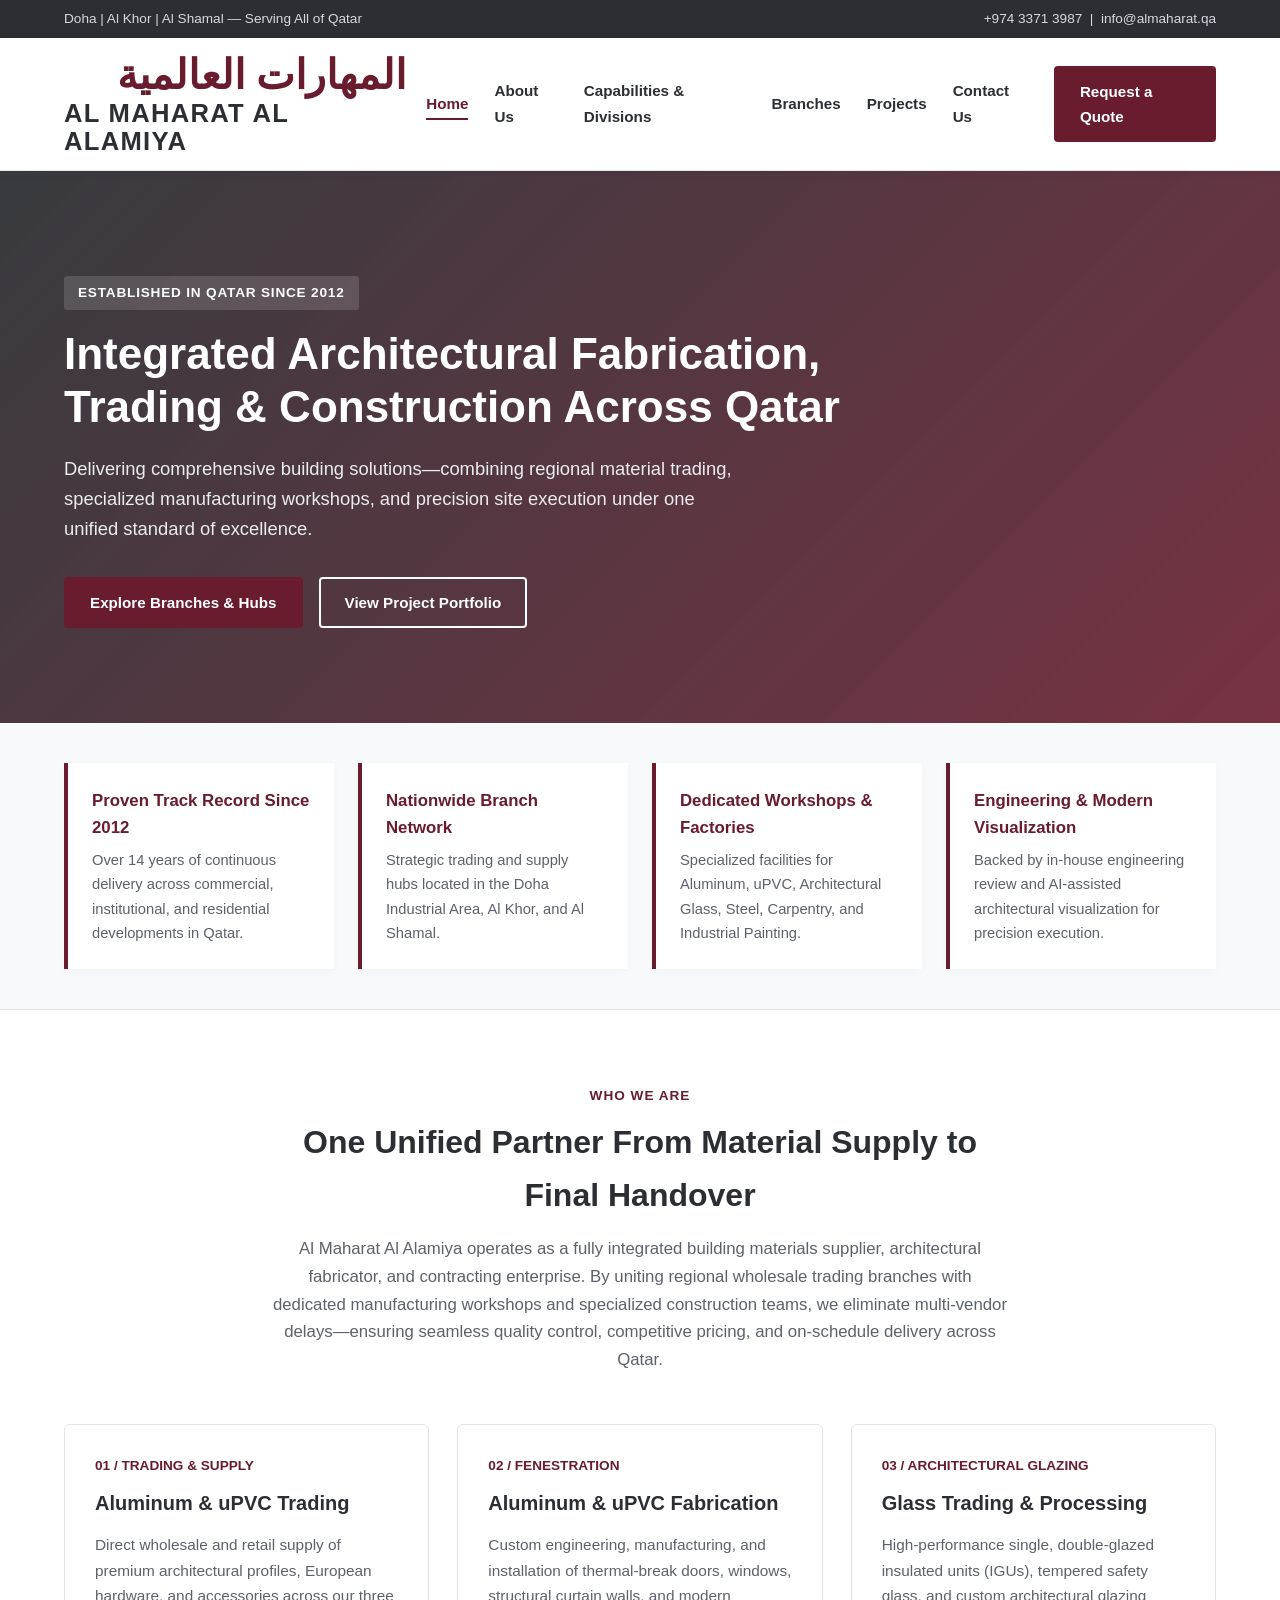
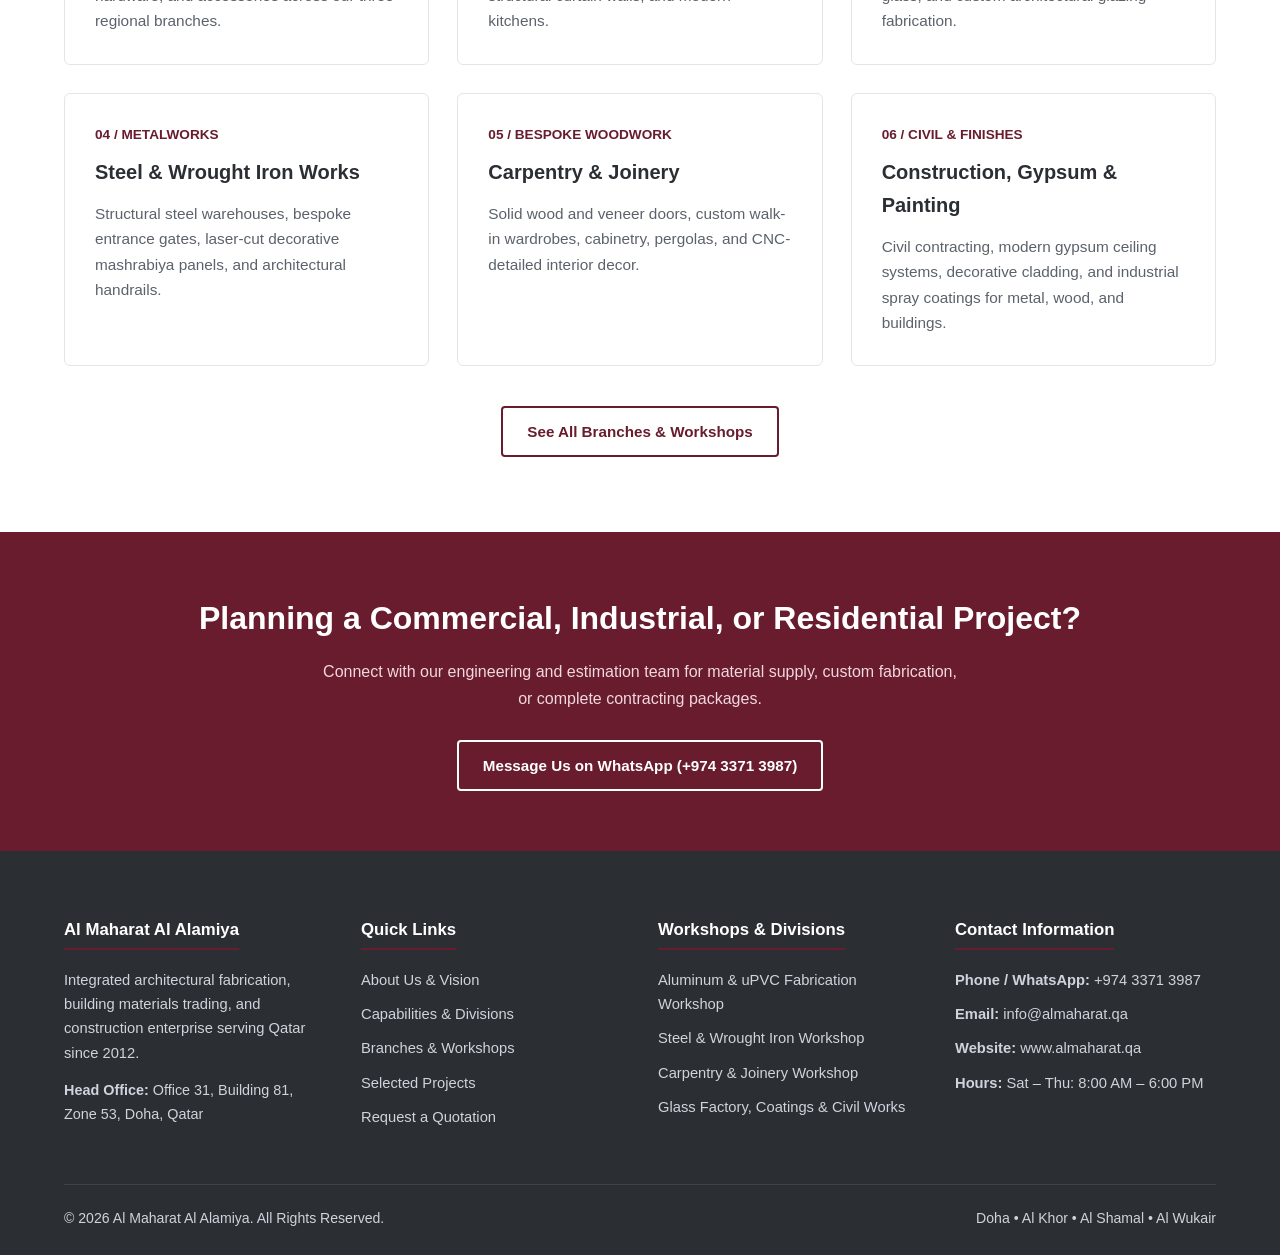
==== commit 8bd13770: "updated index" ====
--- a/index.html
+++ b/index.html
@@ -55,7 +55,7 @@
         <h1>Integrated Architectural Fabrication, Trading &amp; Construction Across Qatar</h1>
         <p>Delivering comprehensive building solutions—combining regional material trading, specialized manufacturing workshops, and precision site execution under one unified standard of excellence.</p>
         <div class="hero-actions">
-          <a href="services.html" class="btn btn-primary">Explore Our Capabilities</a>
+          <a href="branches.html" class="btn btn-primary">Explore Branches &amp; Hubs</a>
           <a href="projects.html" class="btn btn-outline">View Project Portfolio</a>
         </div>
       </div>
@@ -67,7 +67,7 @@
     <div class="container trust-grid">
       <div class="trust-item">
         <h3>Proven Track Record Since 2012</h3>
-        <p>Over 14 years of continuous delivery across landmark commercial, institutional, and residential developments in Qatar.</p>
+        <p>Over 14 years of continuous delivery across commercial, institutional, and residential developments in Qatar.</p>
       </div>
       <div class="trust-item">
         <h3>Nationwide Branch Network</h3>
@@ -133,7 +133,7 @@
       </div>
 
       <div style="text-align: center; margin-top: 40px;">
-        <a href="services.html" class="btn btn-outline-dark">Explore All Specialized Divisions</a>
+        <a href="branches.html" class="btn btn-outline-dark">See All Branches &amp; Workshops</a>
       </div>
     </div>
   </section>
@@ -143,7 +143,7 @@
     <div class="container">
       <h2>Planning a Commercial, Industrial, or Residential Project?</h2>
       <p>Connect with our engineering and estimation team for material supply, custom fabrication, or complete contracting packages.</p>
-      <a href="contact.html" class="btn btn-outline">Contact Our Team Today</a>
+      <a href="https://wa.me/97433713987?text=Hello%20Al%20Maharat%20Al%20Alamiya%20Inquiry" class="btn btn-outline" target="_blank" rel="noopener">Message Us on WhatsApp (+974 3371 3987)</a>
     </div>
   </section>
 
@@ -169,13 +169,12 @@
         </div>
 
         <div>
-          <h4>Core Divisions</h4>
+          <h4>Workshops &amp; Divisions</h4>
           <ul>
-            <li><a href="services.html">Aluminum &amp; uPVC Profiles Trading</a></li>
-            <li><a href="https://almaharat.qa/aluminum-workshop/">Aluminum &amp; uPVC Fabrication</a></li>
-            <li><a href="services.html">Glass Trading &amp; Fabrication Factory</a></li>
+            <li><a href="https://almaharat.qa/aluminum-workshop/">Aluminum &amp; uPVC Fabrication Workshop</a></li>
             <li><a href="https://almaharat.qa/steel-workshop/">Steel &amp; Wrought Iron Workshop</a></li>
-            <li><a href="https://almaharat.qa/carpentry-workshop/">Carpentry, Painting &amp; Construction</a></li>
+            <li><a href="https://almaharat.qa/carpentry-workshop/">Carpentry &amp; Joinery Workshop</a></li>
+            <li><a href="branches.html">Glass Factory, Coatings &amp; Civil Works</a></li>
           </ul>
         </div>
 
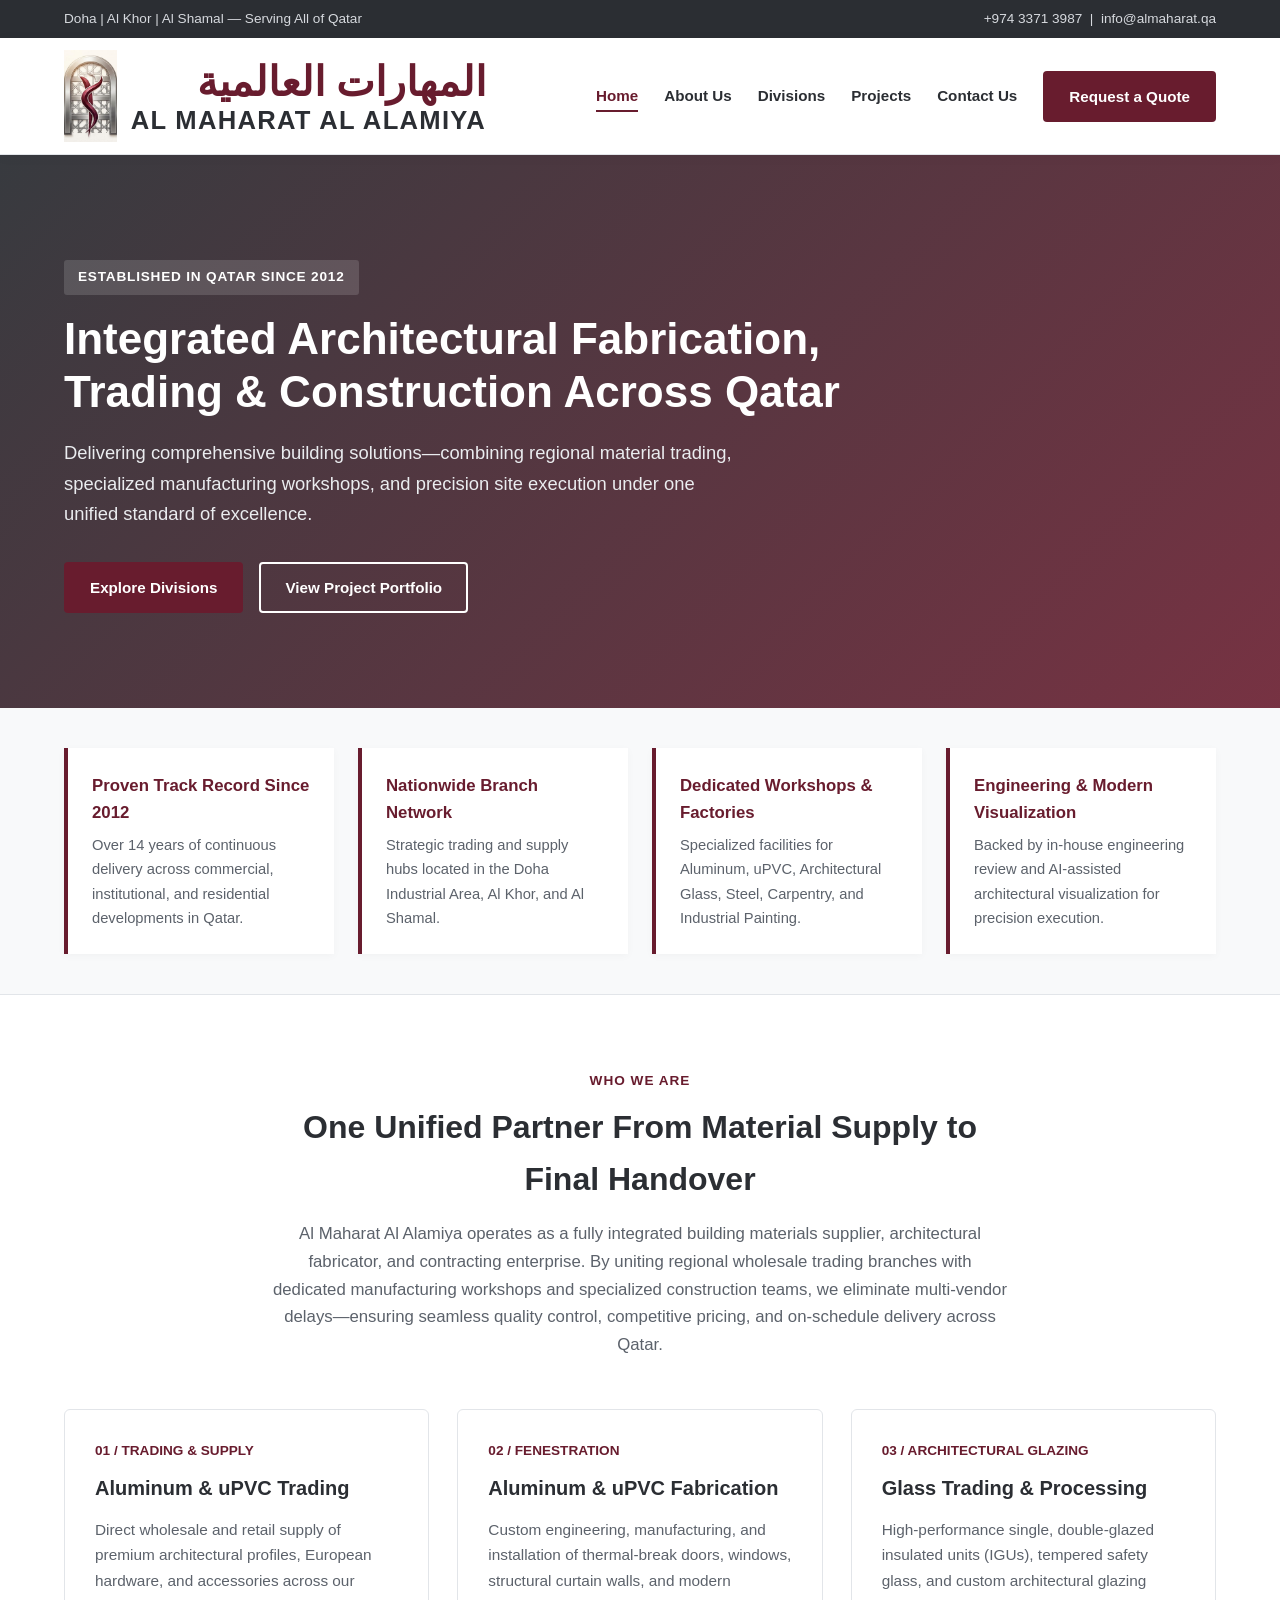
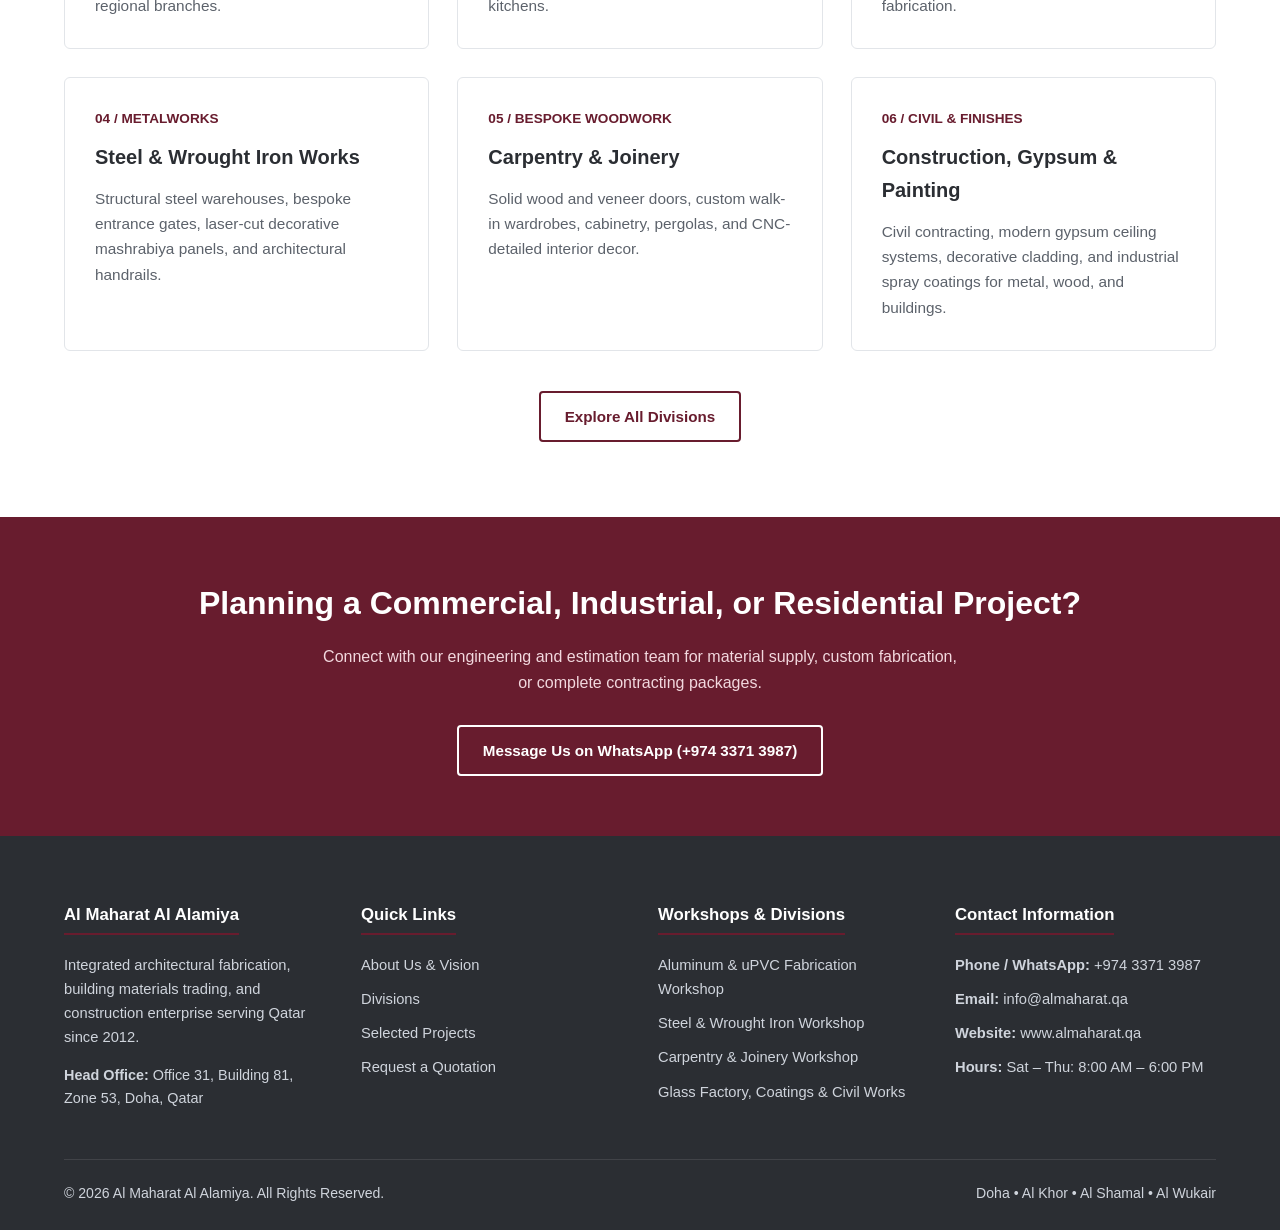
==== commit dcc70c5e: "index updated" ====
--- a/index.html
+++ b/index.html
@@ -37,8 +37,7 @@
         <ul>
           <li><a href="index.html" class="active">Home</a></li>
           <li><a href="about.html">About Us</a></li>
-          <li><a href="services.html">Capabilities &amp; Divisions</a></li>
-          <li><a href="branches.html">Branches</a></li>
+          <li><a href="services.html">Divisions</a></li>
           <li><a href="projects.html">Projects</a></li>
           <li><a href="contact.html">Contact Us</a></li>
           <li><a href="https://wa.me/97433713987?text=Hello%20Al%20Maharat%20Al%20Alamiya%20Inquiry" class="btn btn-primary" target="_blank" rel="noopener">Request a Quote</a></li>
@@ -55,7 +54,7 @@
         <h1>Integrated Architectural Fabrication, Trading &amp; Construction Across Qatar</h1>
         <p>Delivering comprehensive building solutions—combining regional material trading, specialized manufacturing workshops, and precision site execution under one unified standard of excellence.</p>
         <div class="hero-actions">
-          <a href="branches.html" class="btn btn-primary">Explore Branches &amp; Hubs</a>
+          <a href="services.html" class="btn btn-primary">Explore Divisions</a>
           <a href="projects.html" class="btn btn-outline">View Project Portfolio</a>
         </div>
       </div>
@@ -98,7 +97,7 @@
         <div class="card">
           <span class="card-number">01 / TRADING &amp; SUPPLY</span>
           <h3>Aluminum &amp; uPVC Trading</h3>
-          <p>Direct wholesale and retail supply of premium architectural profiles, European hardware, and accessories across our three regional branches.</p>
+          <p>Direct wholesale and retail supply of premium architectural profiles, European hardware, and accessories across our regional branches.</p>
         </div>
 
         <div class="card">
@@ -133,7 +132,7 @@
       </div>
 
       <div style="text-align: center; margin-top: 40px;">
-        <a href="branches.html" class="btn btn-outline-dark">See All Branches &amp; Workshops</a>
+        <a href="services.html" class="btn btn-outline-dark">Explore All Divisions</a>
       </div>
     </div>
   </section>
@@ -161,8 +160,7 @@
           <h4>Quick Links</h4>
           <ul>
             <li><a href="about.html">About Us &amp; Vision</a></li>
-            <li><a href="services.html">Capabilities &amp; Divisions</a></li>
-            <li><a href="branches.html">Branches &amp; Workshops</a></li>
+            <li><a href="services.html">Divisions</a></li>
             <li><a href="projects.html">Selected Projects</a></li>
             <li><a href="contact.html">Request a Quotation</a></li>
           </ul>
@@ -171,10 +169,10 @@
         <div>
           <h4>Workshops &amp; Divisions</h4>
           <ul>
-            <li><a href="https://almaharat.qa/aluminum-workshop/">Aluminum &amp; uPVC Fabrication Workshop</a></li>
-            <li><a href="https://almaharat.qa/steel-workshop/">Steel &amp; Wrought Iron Workshop</a></li>
-            <li><a href="https://almaharat.qa/carpentry-workshop/">Carpentry &amp; Joinery Workshop</a></li>
-            <li><a href="branches.html">Glass Factory, Coatings &amp; Civil Works</a></li>
+            <li><a href="/aluminum-workshop/">Aluminum &amp; uPVC Fabrication Workshop</a></li>
+            <li><a href="/steel-workshop/">Steel &amp; Wrought Iron Workshop</a></li>
+            <li><a href="/carpentry-workshop/">Carpentry &amp; Joinery Workshop</a></li>
+            <li><a href="services.html">Glass Factory, Coatings &amp; Civil Works</a></li>
           </ul>
         </div>
 
--- a/style.css
+++ b/style.css
@@ -69,7 +69,8 @@
 }
 
 /* Navigation Header */
-header {
+header,
+.site-header {
   background: var(--white);
   border-bottom: 1px solid var(--border);
   position: sticky;
@@ -82,20 +83,28 @@
   display: flex;
   justify-content: space-between;
   align-items: center;
-  padding: 14px 0;
+  min-height: 112px;
+  padding: 10px 0;
   gap: 20px;
 }
 
 .logo-link {
-  display: inline-flex;
+  display: flex;
   align-items: center;
   gap: 14px;
-}
-
-.logo-link img {
-  height: 64px;
+  text-decoration: none;
+  padding: 2px 0;
+  flex-shrink: 0;
+}
+
+.logo-link img,
+.logo-img {
+  height: 92px;
+  max-height: 96px;
   width: auto;
+  max-width: 240px;
   object-fit: contain;
+  display: block;
 }
 
 .logo-text {
@@ -668,6 +677,18 @@
   }
 }
 
+@media (max-width: 768px) {
+  .nav-wrapper {
+    min-height: 76px;
+  }
+
+  .logo-link img,
+  .logo-img {
+    height: 58px;
+    max-height: 62px;
+  }
+}
+
 @media (max-width: 600px) {
   .roster-row {
     flex-direction: column;
